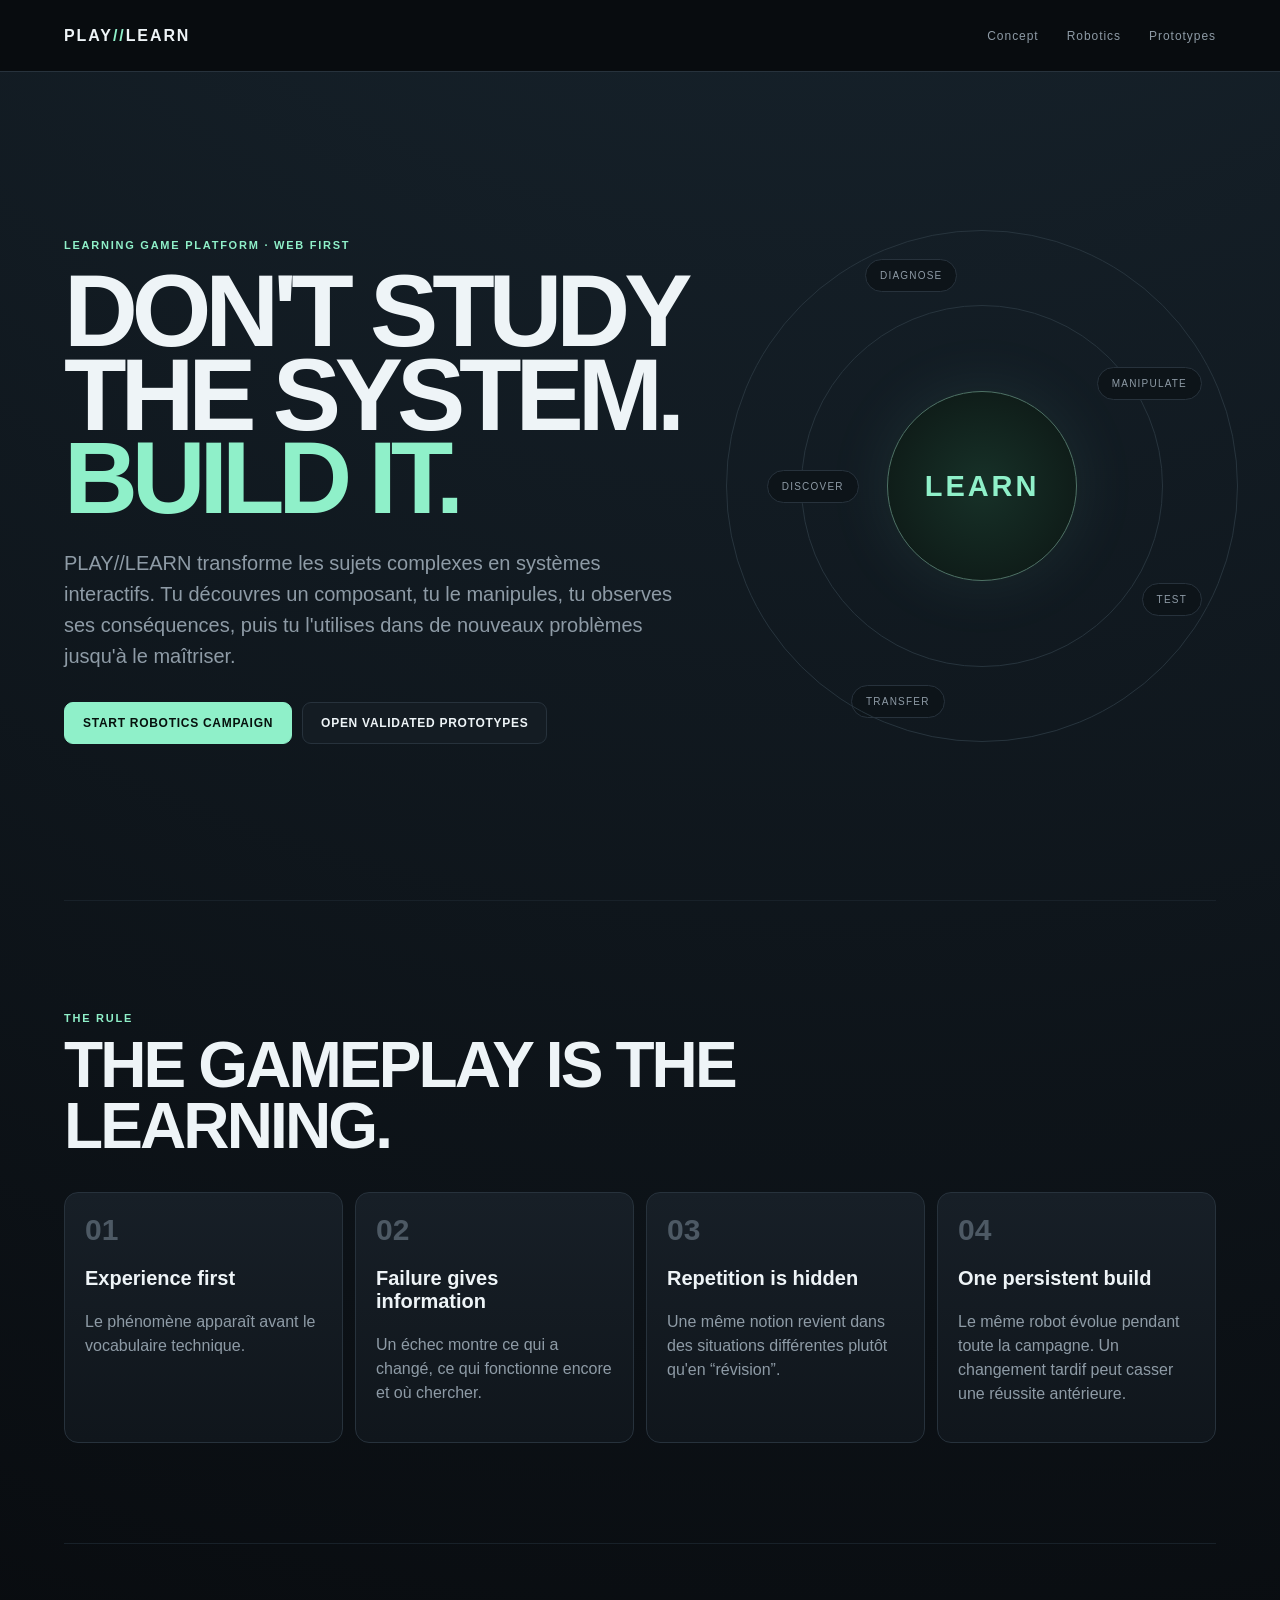
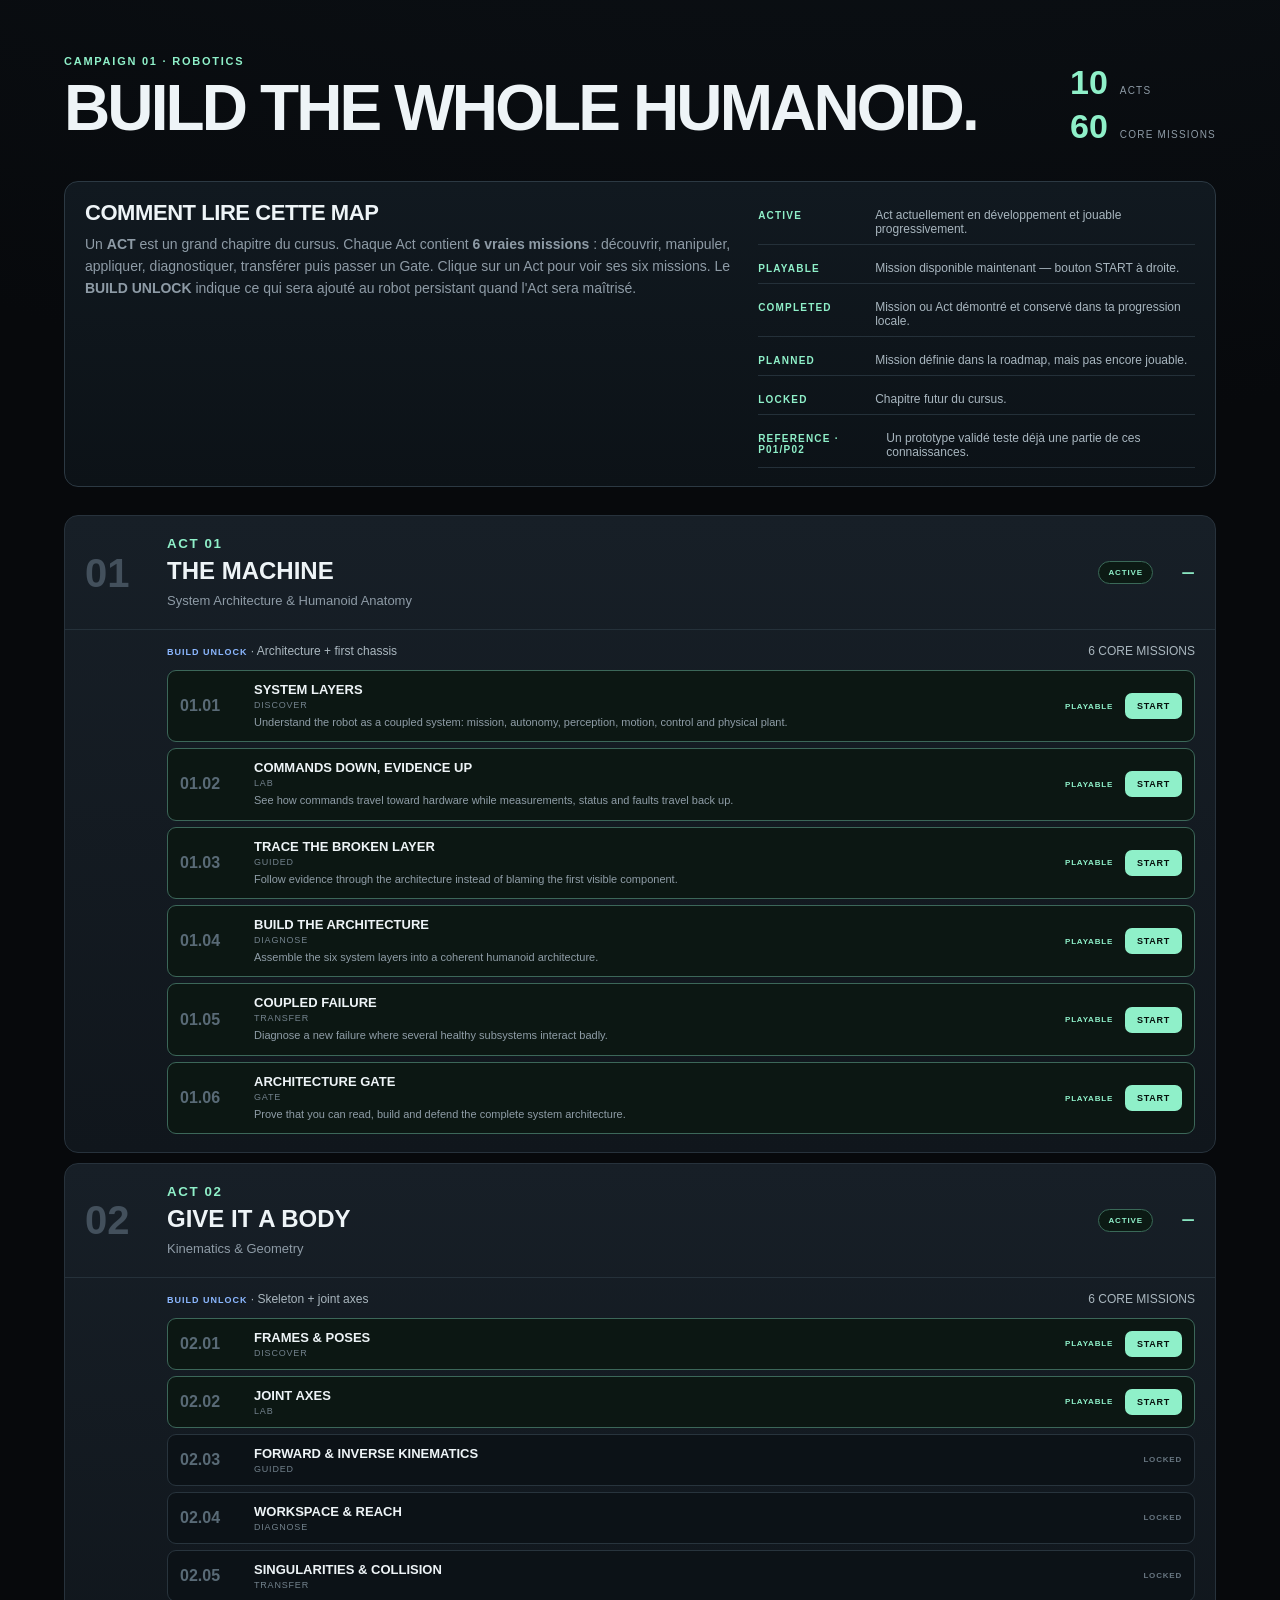
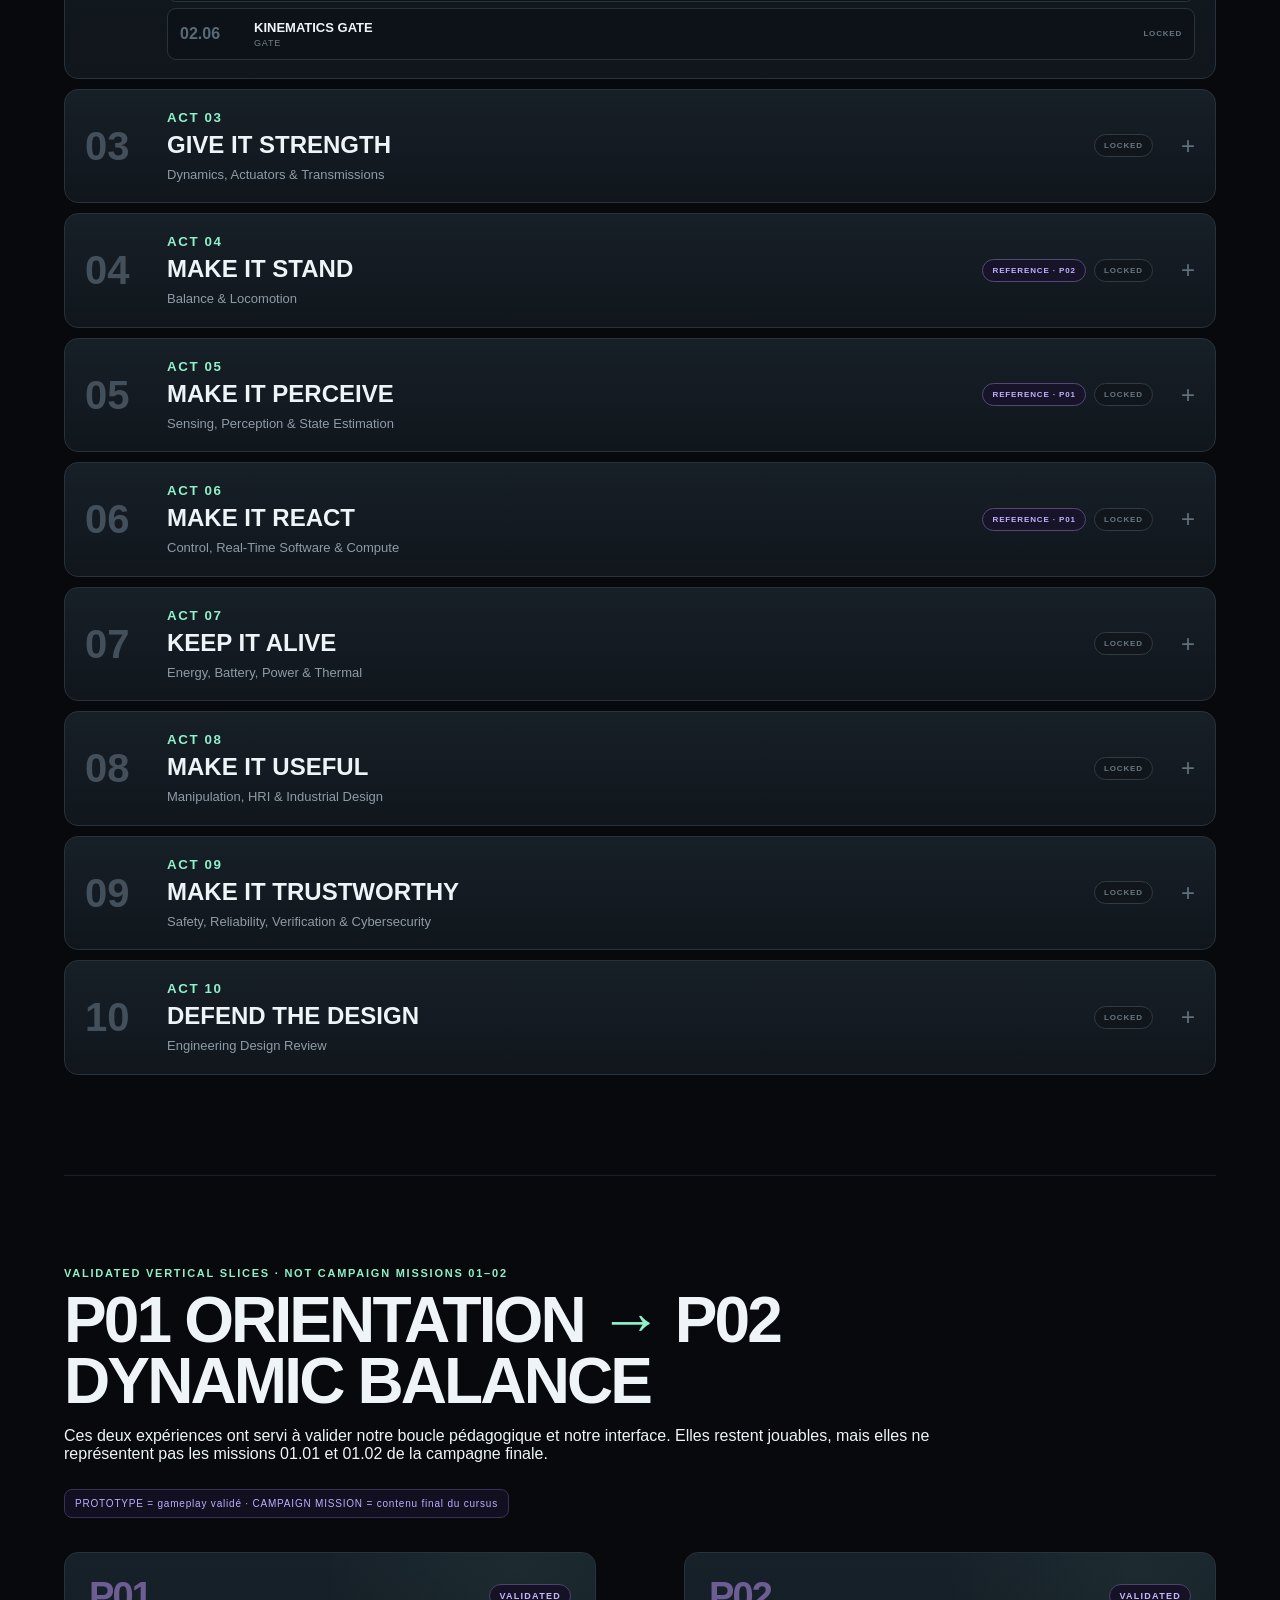
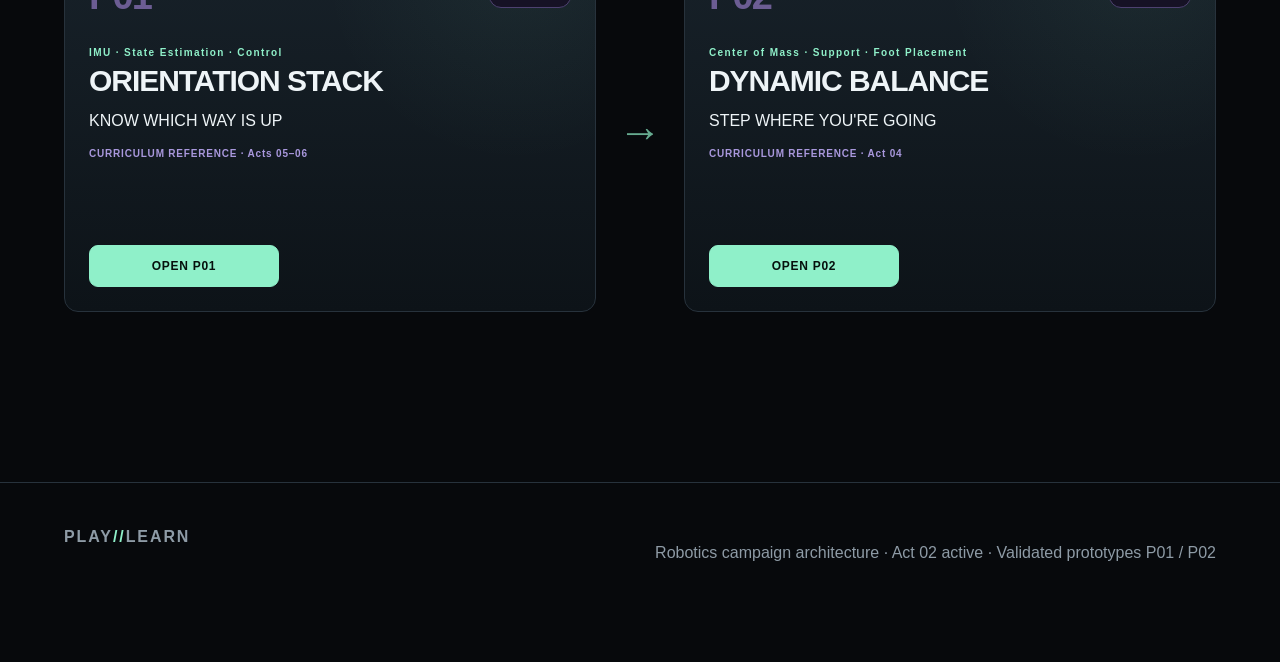
==== index.html @ b6b14eee "Cache-bust homepage for Act 02 Mission 02" ====
<!doctype html>
<html lang="fr">
<head>
<meta charset="utf-8">
<meta name="viewport" content="width=device-width,initial-scale=1">
<meta name="description" content="PLAY//LEARN — apprendre des systèmes complexes en les manipulant. Première campagne : Robotics.">
<title>PLAY//LEARN — Learn by Building</title>
<link rel="stylesheet" href="./assets/css/main.css?v=campaign-0101-20260810">
<link rel="stylesheet" href="./assets/css/home-missions.css?v=campaign-0101-20260810">
<link rel="stylesheet" href="./assets/css/campaign-map.css?v=campaign-0106-20260811">
</head>
<body>
<header class="nav">
  <a class="brand" href="./">PLAY<span>//</span>LEARN</a>
  <nav><a href="#concept">Concept</a><a href="#campaign">Robotics</a><a href="#prototypes">Prototypes</a></nav>
</header>
<main>
<section class="hero">
  <div class="hero-copy">
    <p class="kicker">LEARNING GAME PLATFORM · WEB FIRST</p>
    <h1>DON'T STUDY<br>THE SYSTEM.<br><em>BUILD IT.</em></h1>
    <p class="lead">PLAY//LEARN transforme les sujets complexes en systèmes interactifs. Tu découvres un composant, tu le manipules, tu observes ses conséquences, puis tu l'utilises dans de nouveaux problèmes jusqu'à le maîtriser.</p>
    <div class="cta-row"><a class="button primary" href="#campaign">START ROBOTICS CAMPAIGN</a><a class="button secondary" href="#prototypes">OPEN VALIDATED PROTOTYPES</a></div>
  </div>
  <div class="hero-system" aria-label="System learning loop"><div class="system-core">LEARN</div><div class="orbit o1">DISCOVER</div><div class="orbit o2">MANIPULATE</div><div class="orbit o3">TEST</div><div class="orbit o4">DIAGNOSE</div><div class="orbit o5">TRANSFER</div></div>
</section>
<section id="concept" class="section">
  <div class="section-head"><p class="kicker">THE RULE</p><h2>THE GAMEPLAY IS THE LEARNING.</h2></div>
  <div class="principles"><article><strong>01</strong><h3>Experience first</h3><p>Le phénomène apparaît avant le vocabulaire technique.</p></article><article><strong>02</strong><h3>Failure gives information</h3><p>Un échec montre ce qui a changé, ce qui fonctionne encore et où chercher.</p></article><article><strong>03</strong><h3>Repetition is hidden</h3><p>Une même notion revient dans des situations différentes plutôt qu'en “révision”.</p></article><article><strong>04</strong><h3>One persistent build</h3><p>Le même robot évolue pendant toute la campagne. Un changement tardif peut casser une réussite antérieure.</p></article></div>
</section>
<section id="campaign" class="section">
  <div class="section-head campaign-head"><div><p class="kicker">CAMPAIGN 01 · ROBOTICS</p><h2>BUILD THE WHOLE HUMANOID.</h2></div><div class="campaign-stat"><b>10</b><span>ACTS</span><b>60</b><span>CORE MISSIONS</span></div></div>
  <div class="campaign-explainer">
    <div><h3>COMMENT LIRE CETTE MAP</h3><p>Un <strong>ACT</strong> est un grand chapitre du cursus. Chaque Act contient <strong>6 vraies missions</strong> : découvrir, manipuler, appliquer, diagnostiquer, transférer puis passer un Gate. Clique sur un Act pour voir ses six missions. Le <strong>BUILD UNLOCK</strong> indique ce qui sera ajouté au robot persistant quand l'Act sera maîtrisé.</p></div>
    <div class="campaign-key"><div><b>ACTIVE</b><span>Act actuellement en développement et jouable progressivement.</span></div><div><b>PLAYABLE</b><span>Mission disponible maintenant — bouton START à droite.</span></div><div><b>COMPLETED</b><span>Mission ou Act démontré et conservé dans ta progression locale.</span></div><div><b>PLANNED</b><span>Mission définie dans la roadmap, mais pas encore jouable.</span></div><div><b>LOCKED</b><span>Chapitre futur du cursus.</span></div><div><b>REFERENCE · P01/P02</b><span>Un prototype validé teste déjà une partie de ces connaissances.</span></div></div>
  </div>
  <div id="acts" class="acts" aria-live="polite"></div>
</section>
<section id="prototypes" class="section mission-launch prototype-launch" aria-labelledby="prototype-title">
  <div class="mission-launch-head"><p class="kicker">VALIDATED VERTICAL SLICES · NOT CAMPAIGN MISSIONS 01–02</p><h2 id="prototype-title">P01 ORIENTATION <span>→</span> P02 DYNAMIC BALANCE</h2><p>Ces deux expériences ont servi à valider notre boucle pédagogique et notre interface. Elles restent jouables, mais elles ne représentent pas les missions 01.01 et 01.02 de la campagne finale.</p><div class="prototype-note">PROTOTYPE = gameplay validé · CAMPAIGN MISSION = contenu final du cursus</div></div>
  <div id="prototypeGrid" class="mission-grid"></div>
</section>
</main>
<footer><div class="brand">PLAY<span>//</span>LEARN</div><p>Robotics campaign architecture · Act 02 active · Validated prototypes P01 / P02</p></footer>
<script src="./assets/js/main.js?v=campaign-0202-20260811"></script>
</body>
</html>
---- assets/css/main.css ----
*{box-sizing:border-box}html{scroll-behavior:smooth}
:root{--bg:#07090c;--p:#10161c;--p2:#171f27;--line:#27323c;--text:#eef4f7;--muted:#8e9ba6;--mint:#8ff0c9;--blue:#8bb7ff}
body{margin:0;background:radial-gradient(circle at 65% -15%,#1b2a35 0,#07090c 45%);color:var(--text);font-family:Arial,Helvetica,sans-serif}
a{color:inherit;text-decoration:none}.nav{height:72px;border-bottom:1px solid var(--line);padding:0 5vw;display:flex;align-items:center;justify-content:space-between;position:sticky;top:0;background:#080b0eea;backdrop-filter:blur(16px);z-index:20}.brand{font-weight:900;letter-spacing:.12em}.brand span{color:var(--mint)}nav{display:flex;gap:28px;font-size:12px;letter-spacing:.08em;color:var(--muted)}nav a:hover{color:var(--text)}
main{max-width:1500px;margin:auto;padding:0 5vw}.hero{min-height:calc(100vh - 72px);display:grid;grid-template-columns:1.15fr .85fr;align-items:center;gap:4vw}.kicker{color:var(--mint);font-weight:900;letter-spacing:.16em;font-size:11px}.hero h1{font-size:clamp(58px,8vw,122px);line-height:.82;letter-spacing:-.06em;margin:18px 0 28px}.hero h1 em{font-style:normal;color:var(--mint)}.lead{max-width:760px;font-size:20px;line-height:1.55;color:var(--muted)}.cta-row{display:flex;gap:10px;flex-wrap:wrap;margin-top:30px}.button{display:inline-block;border:1px solid var(--line);padding:13px 18px;border-radius:9px;font-size:12px;font-weight:900;letter-spacing:.06em}.button.primary{background:var(--mint);border-color:var(--mint);color:#06110d}.button.secondary{background:#141c23}.button:hover{transform:translateY(-1px)}
.hero-system{height:540px;position:relative}.system-core{position:absolute;left:50%;top:50%;transform:translate(-50%,-50%);height:190px;width:190px;border-radius:50%;border:1px solid #4f7366;background:radial-gradient(circle,#173128,#0c1513);display:grid;place-items:center;font-size:29px;font-weight:900;letter-spacing:.1em;color:var(--mint);box-shadow:0 0 70px #8ff0c915}.hero-system:before,.hero-system:after{content:"";position:absolute;left:50%;top:50%;transform:translate(-50%,-50%);border:1px solid #27343d;border-radius:50%}.hero-system:before{width:360px;height:360px}.hero-system:after{width:510px;height:510px}.orbit{position:absolute;background:#0d1419;border:1px solid var(--line);border-radius:30px;padding:10px 14px;font-size:10px;letter-spacing:.12em;color:var(--muted)}.o1{left:4%;top:47%}.o2{right:3%;top:28%}.o3{right:3%;bottom:26%}.o4{left:25%;top:8%}.o5{left:22%;bottom:7%}
.section{padding:100px 0;border-top:1px solid #182129}.section-head{max-width:800px;margin-bottom:35px}.section h2{font-size:clamp(38px,5vw,72px);line-height:.95;letter-spacing:-.045em;margin:8px 0}.principles{display:grid;grid-template-columns:repeat(4,1fr);gap:12px}.principles article,.act{background:linear-gradient(180deg,var(--p2),var(--p));border:1px solid var(--line);border-radius:14px;padding:20px}.principles strong{color:#4d5964;font-size:30px}.principles h3{font-size:20px}.principles p,.act p,.lab-callout p{color:var(--muted);line-height:1.5}.campaign-head{max-width:none;display:flex;align-items:end;justify-content:space-between}.campaign-stat{display:grid;grid-template-columns:auto auto;gap:5px 12px;align-items:baseline}.campaign-stat b{font-size:34px;color:var(--mint)}.campaign-stat span{font-size:10px;letter-spacing:.12em;color:var(--muted)}.acts{display:grid;grid-template-columns:repeat(2,1fr);gap:12px}.act{display:grid;grid-template-columns:72px 1fr;gap:10px}.act-num{font-size:37px;color:#43505c;font-weight:900}.act small{color:var(--mint);letter-spacing:.12em;font-weight:900}.act h3{font-size:23px;margin:7px 0}.unlock{margin-top:12px;padding-top:12px;border-top:1px solid var(--line);font-size:11px;color:#a8b5bd}.unlock b{color:var(--blue)}
.lab-callout{display:flex;align-items:center;justify-content:space-between;gap:40px}.lab-callout>div{max-width:800px}footer{margin-top:60px;border-top:1px solid var(--line);min-height:180px;padding:45px 5vw;color:var(--muted);display:flex;justify-content:space-between;align-items:flex-start}
@media(max-width:900px){.hero{grid-template-columns:1fr;padding:70px 0}.hero-system{height:440px}.principles,.acts{grid-template-columns:1fr}.campaign-head,.lab-callout{display:block}.campaign-stat{margin-top:20px}.lab-callout .button{margin-top:20px}nav{gap:12px}.hero h1{font-size:58px}}
---- assets/css/home-missions.css ----
.mission-launch{padding-top:90px;padding-bottom:110px}
.mission-launch-head{max-width:940px;margin-bottom:34px}
.mission-launch-head h2{max-width:980px}
.mission-launch-head h2 span{color:var(--mint)}
.mission-launch-head>p:last-child{max-width:780px;color:var(--muted);font-size:15px;line-height:1.55;margin:18px 0 0}

.mission-grid{display:grid;grid-template-columns:minmax(0,1fr) 64px minmax(0,1fr);align-items:stretch;gap:12px}
.mission-card{position:relative;min-height:340px;padding:24px;background:linear-gradient(180deg,#172129,#0d1318);border:1px solid var(--line);border-radius:14px;display:flex;flex-direction:column;overflow:hidden;transition:transform .18s ease,border-color .18s ease,background .18s ease}
.mission-card:before{content:"";position:absolute;inset:0;background:radial-gradient(circle at 85% 5%,#8ff0c90d,transparent 34%);pointer-events:none}
.mission-card:hover{transform:translateY(-2px);border-color:#3c4c57;background:linear-gradient(180deg,#19242c,#0e151a)}
.mission-card-top{display:flex;align-items:center;justify-content:space-between;position:relative;z-index:1}
.mission-number{font-size:48px;line-height:1;font-weight:900;letter-spacing:-.05em;color:#485662}
.mission-status{padding:6px 9px;border:1px solid #315548;border-radius:999px;color:var(--mint);background:#0e1a15;font-size:9px;font-weight:900;letter-spacing:.14em}
.mission-card-copy{position:relative;z-index:1;margin:32px 0 26px}
.mission-domain{margin:0 0 8px!important;color:var(--mint)!important;font-size:10px!important;font-weight:900;letter-spacing:.14em}
.mission-card h3{font-size:30px;line-height:1;letter-spacing:-.035em;margin:0 0 14px}
.mission-card-copy>p:last-child{margin:0;color:var(--muted);line-height:1.55;max-width:560px}
.mission-start{position:relative;z-index:1;margin-top:auto;align-self:flex-start;min-width:170px;text-align:center}
.mission-arrow{display:grid;place-items:center;color:var(--mint);font-size:44px;font-weight:300;opacity:.7}

@media(max-width:900px){
  .mission-grid{grid-template-columns:1fr}
  .mission-arrow{height:42px;transform:rotate(90deg);font-size:34px}
  .mission-card{min-height:300px}
}
---- assets/css/campaign-map.css ----
/* PLAY//LEARN — Campaign Map */
.campaign-explainer{display:grid;grid-template-columns:1.2fr .8fr;gap:18px;margin:0 0 28px;padding:18px 20px;border:1px solid #2c3943;border-radius:14px;background:linear-gradient(180deg,#111920,#0c1217)}
.campaign-explainer h3{margin:0 0 8px;font-size:22px;letter-spacing:-.02em}.campaign-explainer p{margin:0;color:var(--muted);line-height:1.55;font-size:14px}.campaign-key{display:grid;gap:8px;align-content:start}.campaign-key div{display:flex;gap:9px;align-items:baseline;padding:8px 0;border-bottom:1px solid #243039}.campaign-key b{min-width:108px;color:var(--mint);font-size:10px;letter-spacing:.12em}.campaign-key span{color:#a8b6bf;font-size:12px}

.acts{display:grid!important;grid-template-columns:1fr!important;gap:10px!important}.act{display:block!important;padding:0!important;overflow:hidden}.act details{width:100%}.act summary{list-style:none;cursor:pointer;display:grid;grid-template-columns:68px minmax(0,1fr) auto;gap:14px;align-items:center;padding:18px 20px}.act summary::-webkit-details-marker{display:none}.act summary:after{content:'+';font-size:24px;color:#62717c;font-weight:300}.act details[open] summary:after{content:'−';color:var(--mint)}
.act-num{font-size:40px!important;line-height:1;color:#43505c!important}.act-copy small{color:var(--mint);letter-spacing:.12em;font-weight:900}.act-copy h3{font-size:24px!important;margin:5px 0 6px!important}.act-copy p{margin:0;color:var(--muted);font-size:13px}.act-meta{display:flex;align-items:center;justify-content:flex-end;gap:8px;flex-wrap:wrap}.act-status,.prototype-ref{padding:6px 9px;border-radius:999px;font-size:8px;font-weight:900;letter-spacing:.11em;white-space:nowrap}.act-status.next,.act-status.active{border:1px solid #3a6958;background:#0c1a14;color:var(--mint)}.act-status.complete{border:1px solid #4d6b9a;background:#0d1420;color:#9fc1ff}.act-status.locked{border:1px solid #303b44;background:#10161b;color:#687681}.act.act-complete{border-color:#314d6d}.act.act-complete .act-num{color:#6485aa!important}.prototype-ref{border:1px solid #544975;background:#171329;color:#c2b0ff}
.act-body{padding:0 20px 18px 102px;border-top:1px solid #25313a}.act-purpose{display:flex;justify-content:space-between;gap:16px;padding:14px 0 12px;font-size:12px;color:#aab7bf}.act-purpose b{color:var(--blue);font-size:9px;letter-spacing:.11em}.mission-list{display:grid;gap:6px}.roadmap-mission{display:grid;grid-template-columns:62px minmax(0,1fr) auto;gap:12px;align-items:center;padding:11px 12px;border:1px solid #28343d;border-radius:9px;background:#0c1217}.roadmap-mission.next,.roadmap-mission.playable{border-color:#3c6759;background:#0c1713}.roadmap-mission.completed{border-color:#34506f;background:#0d141d}.roadmap-id{font-weight:900;color:#596a76}.roadmap-copy b{display:block;font-size:13px}.roadmap-copy span{display:block;margin-top:3px;color:#72818c;font-size:9px;letter-spacing:.09em}.roadmap-copy p{margin:5px 0 0;color:#8f9da7;font-size:11px;line-height:1.4}.roadmap-status{font-size:8px;letter-spacing:.1em;font-weight:900;color:#687681}.roadmap-mission.next .roadmap-status,.roadmap-mission.playable .roadmap-status{color:var(--mint)}.roadmap-mission.completed .roadmap-status{color:#9fc1ff}.roadmap-mission.playable{grid-template-columns:62px minmax(0,1fr) auto auto}.roadmap-play{display:inline-flex;align-items:center;justify-content:center;padding:8px 12px;border-radius:7px;background:var(--mint);color:#07110d;font-size:9px;font-weight:900;letter-spacing:.08em;text-decoration:none}.roadmap-mission.completed .roadmap-play{background:#9fc1ff;color:#07101a}.roadmap-play:hover{transform:translateY(-1px)}

.prototype-launch{padding-top:80px}.prototype-launch .mission-launch-head h2 span{color:var(--mint)}.prototype-note{display:inline-flex;gap:8px;align-items:center;margin-top:10px;padding:8px 10px;border:1px solid #3b3158;border-radius:8px;background:#121020;color:#bcaeff;font-size:10px;letter-spacing:.08em}.mission-card.prototype-card{min-height:360px}.mission-number.prototype-number{font-size:38px;color:#6c5d93}.mission-status.validated{border-color:#4d4170;background:#161225;color:#c8b7ff}.prototype-map{margin:8px 0 0!important;color:#a998dd!important;font-size:10px!important;font-weight:900;letter-spacing:.08em}.prototype-card .mission-start{min-width:190px}

@media(max-width:900px){.campaign-explainer{grid-template-columns:1fr}.act summary{grid-template-columns:52px 1fr}.act-meta{grid-column:2;justify-content:flex-start}.act summary:after{position:absolute;right:18px}.act summary{position:relative}.act-body{padding-left:20px}.roadmap-mission,.roadmap-mission.playable{grid-template-columns:52px 1fr}.roadmap-status{grid-column:2}.roadmap-play{grid-column:2;justify-self:start}.act-purpose{display:block}.act-purpose span{display:block;margin-top:6px}}
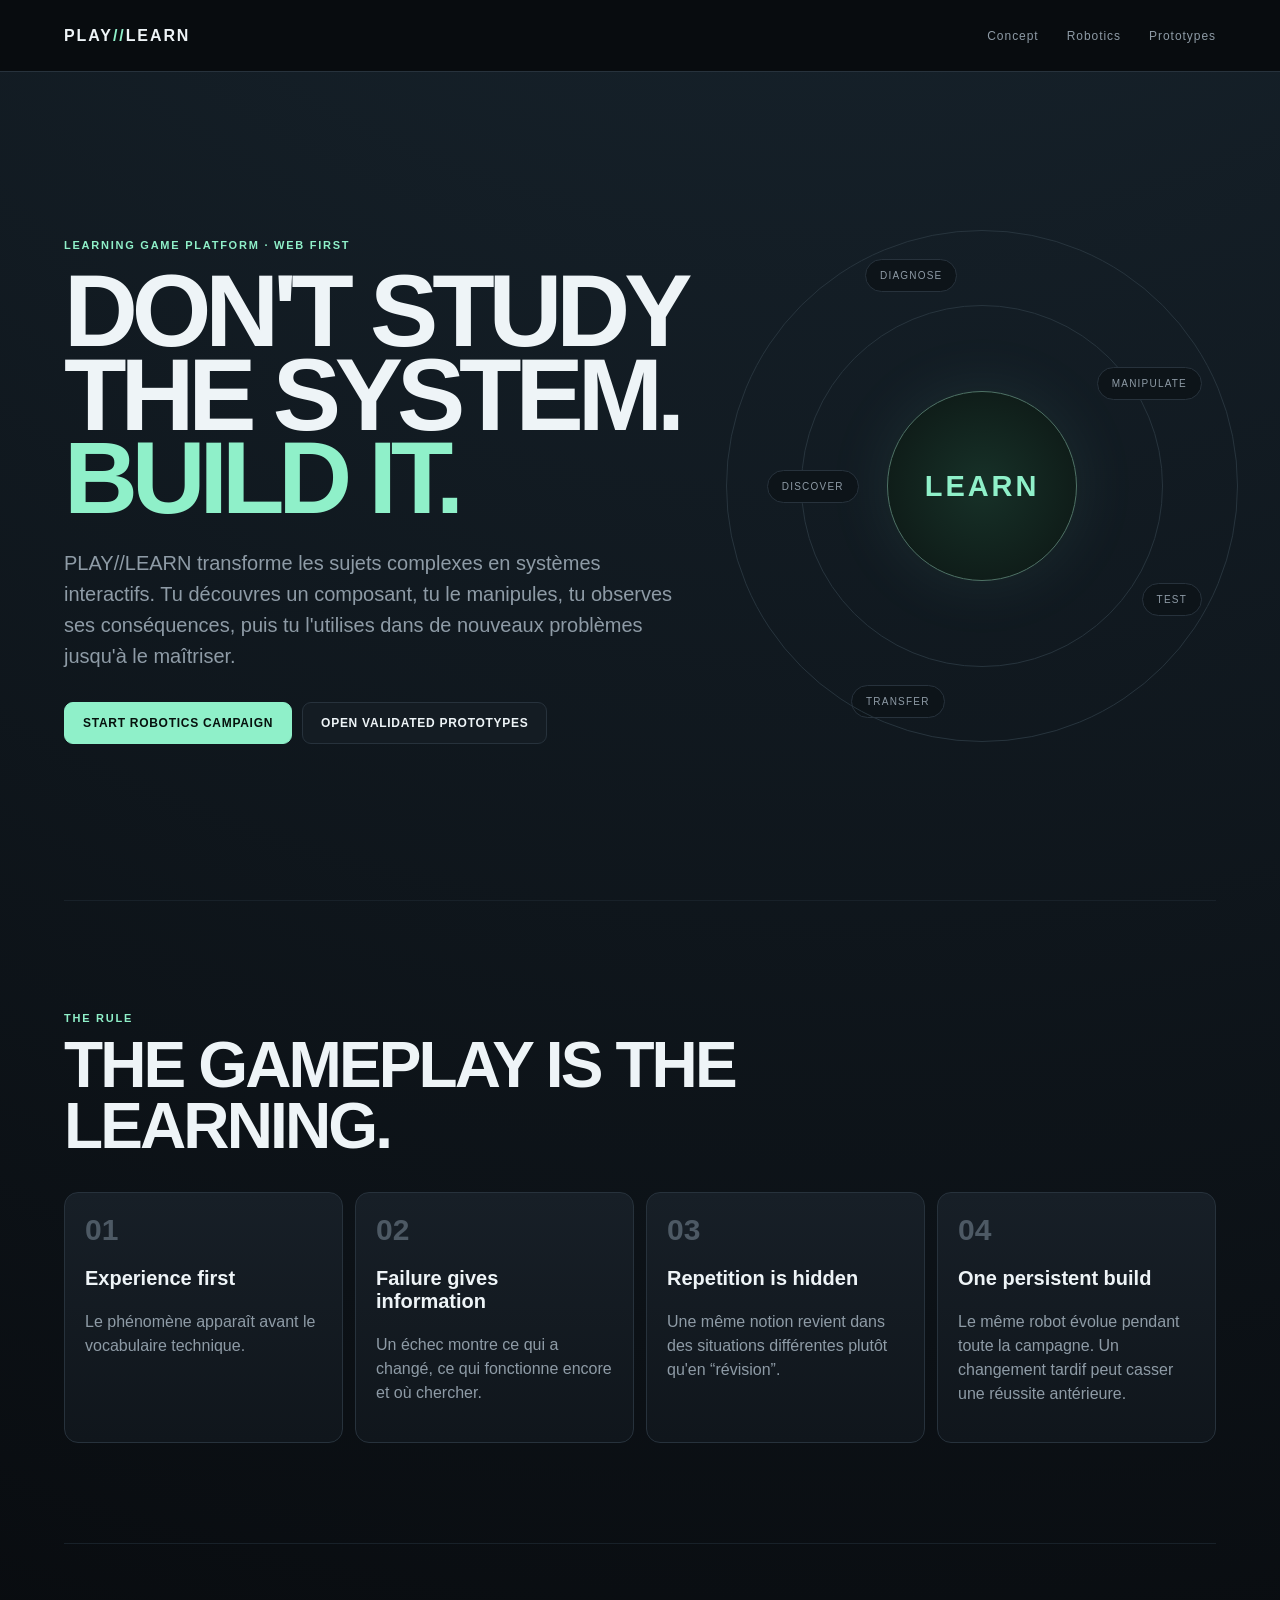
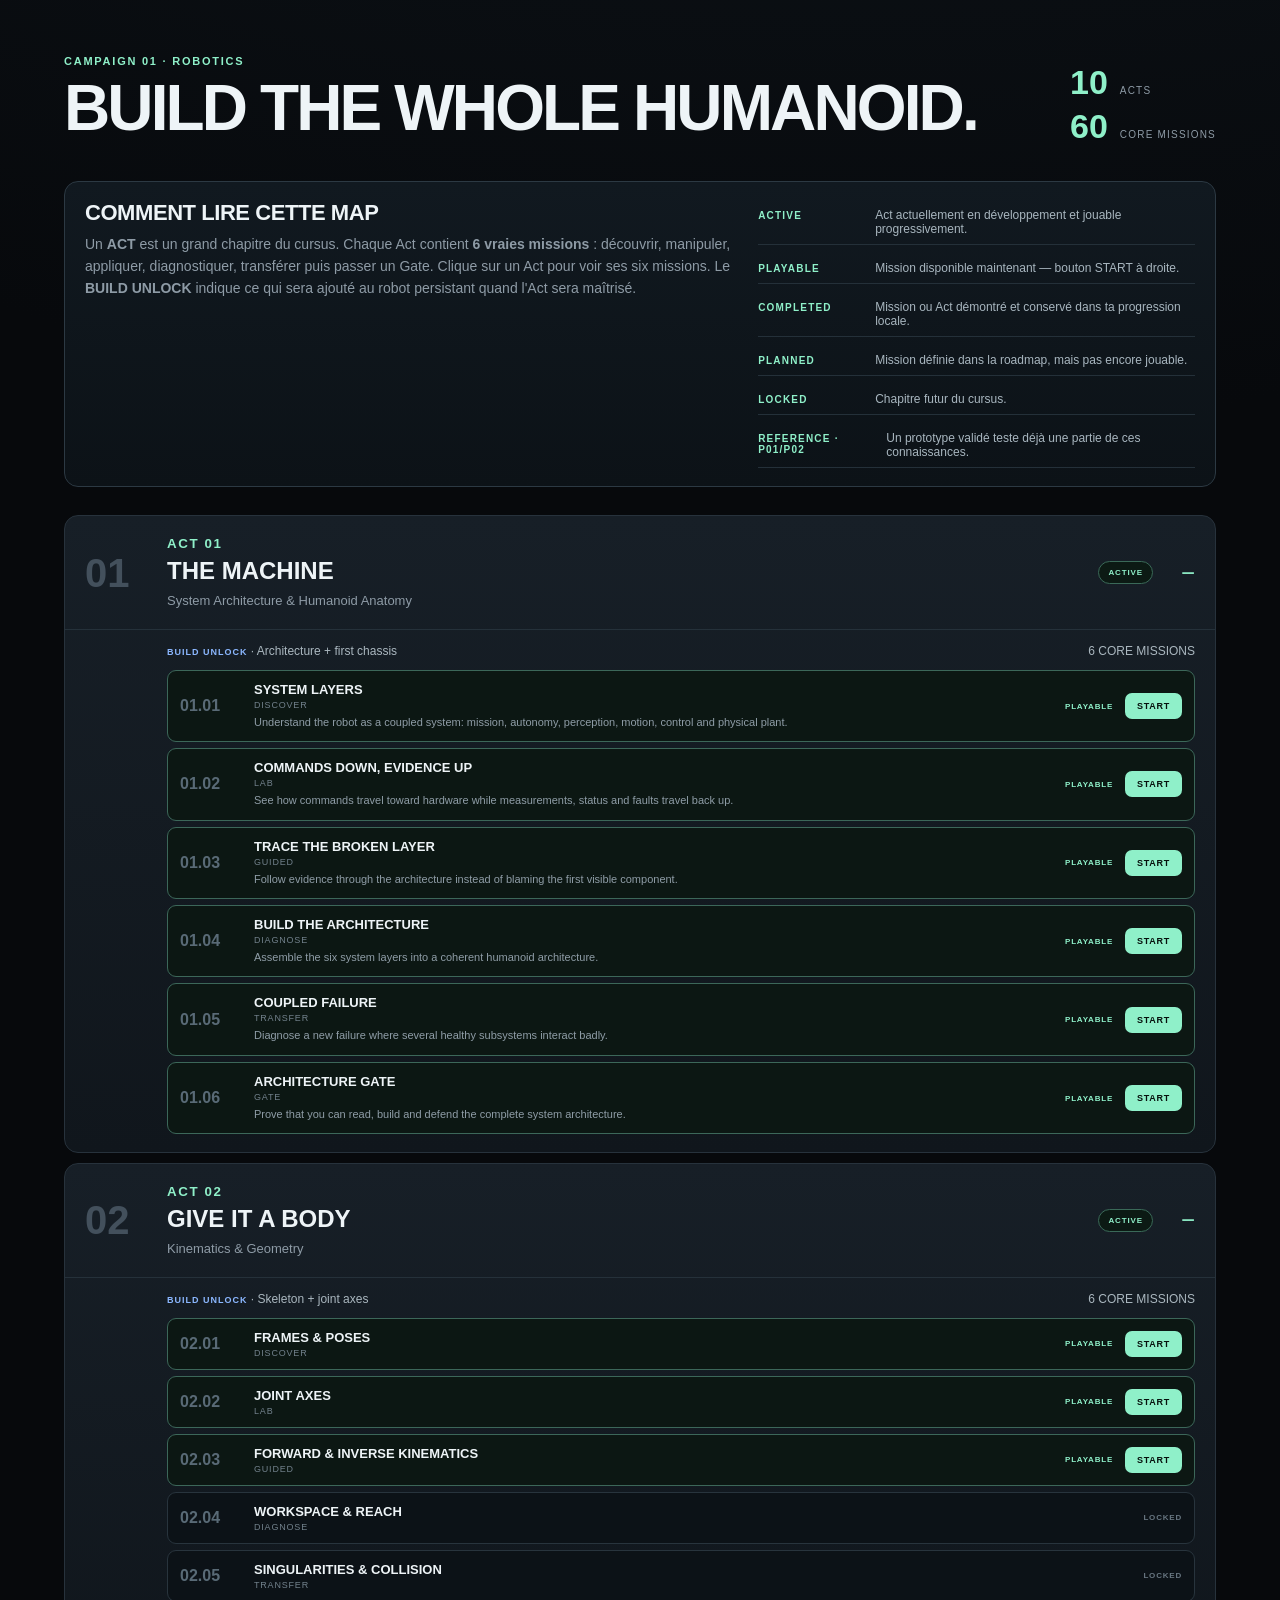
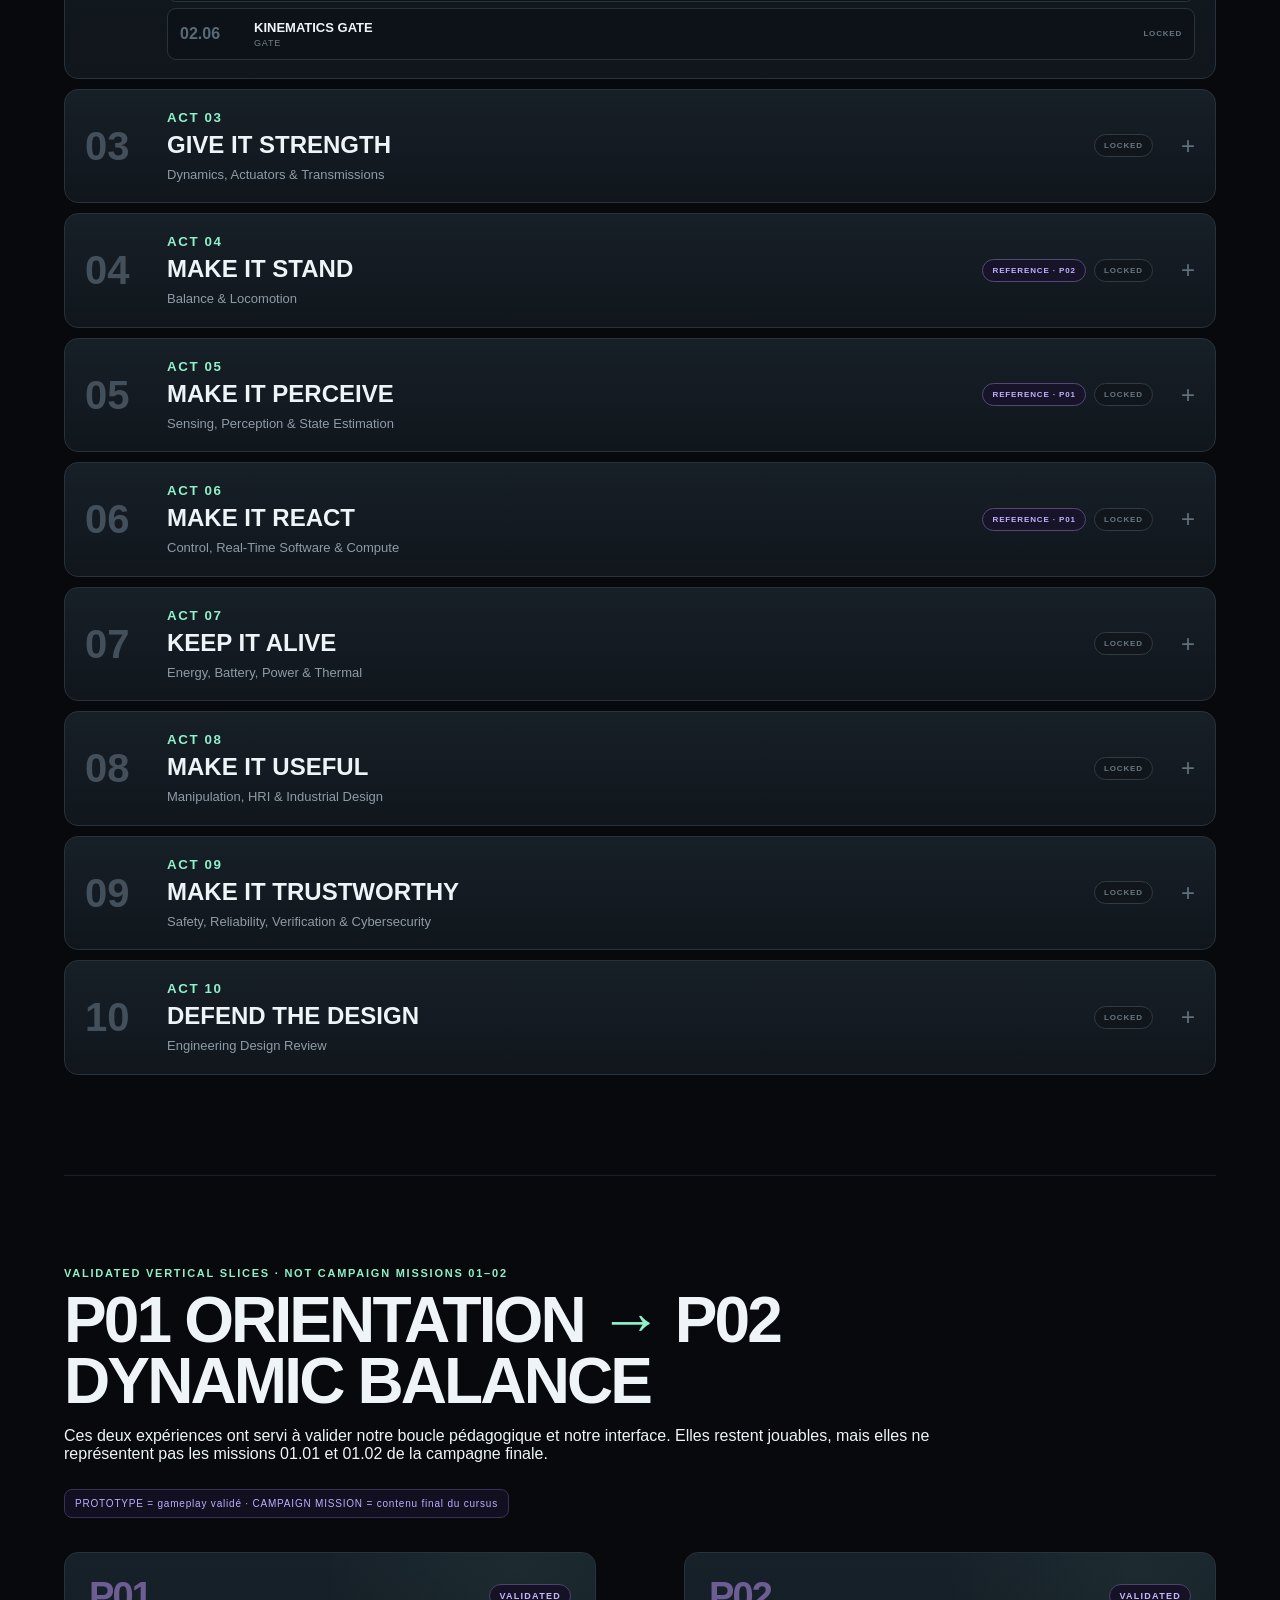
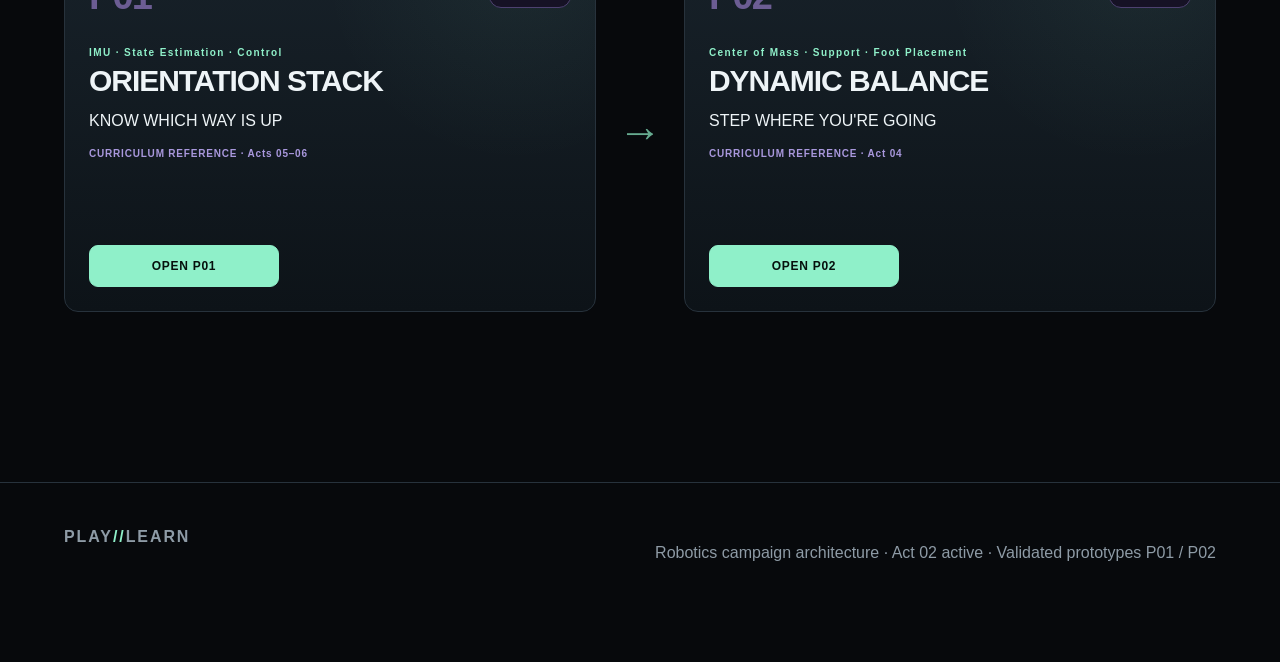
==== commit f30e0d3d: "Refresh homepage for Mission 02.03" ====
--- a/index.html
+++ b/index.html
@@ -42,6 +42,6 @@
 </section>
 </main>
 <footer><div class="brand">PLAY<span>//</span>LEARN</div><p>Robotics campaign architecture · Act 02 active · Validated prototypes P01 / P02</p></footer>
-<script src="./assets/js/main.js?v=campaign-0202-20260811"></script>
+<script src="./assets/js/main.js?v=campaign-0203-20260811"></script>
 </body>
 </html>
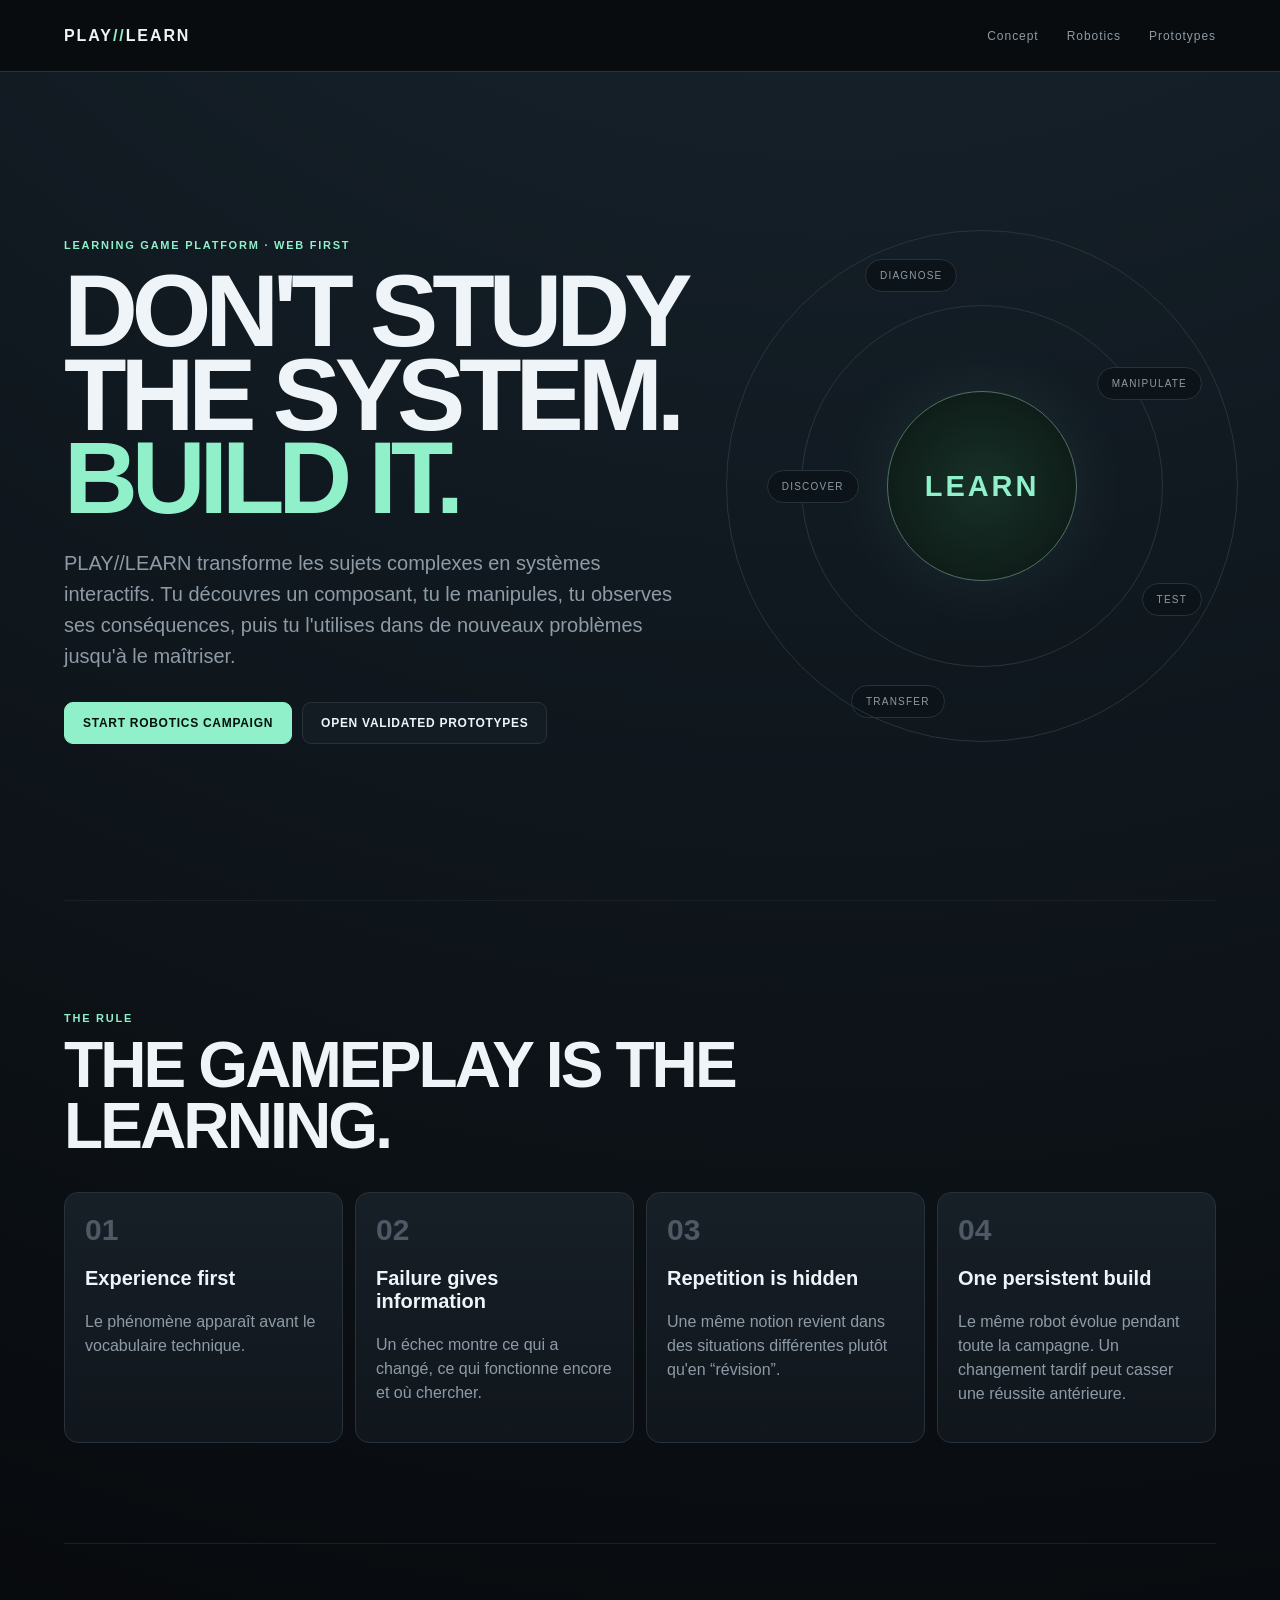
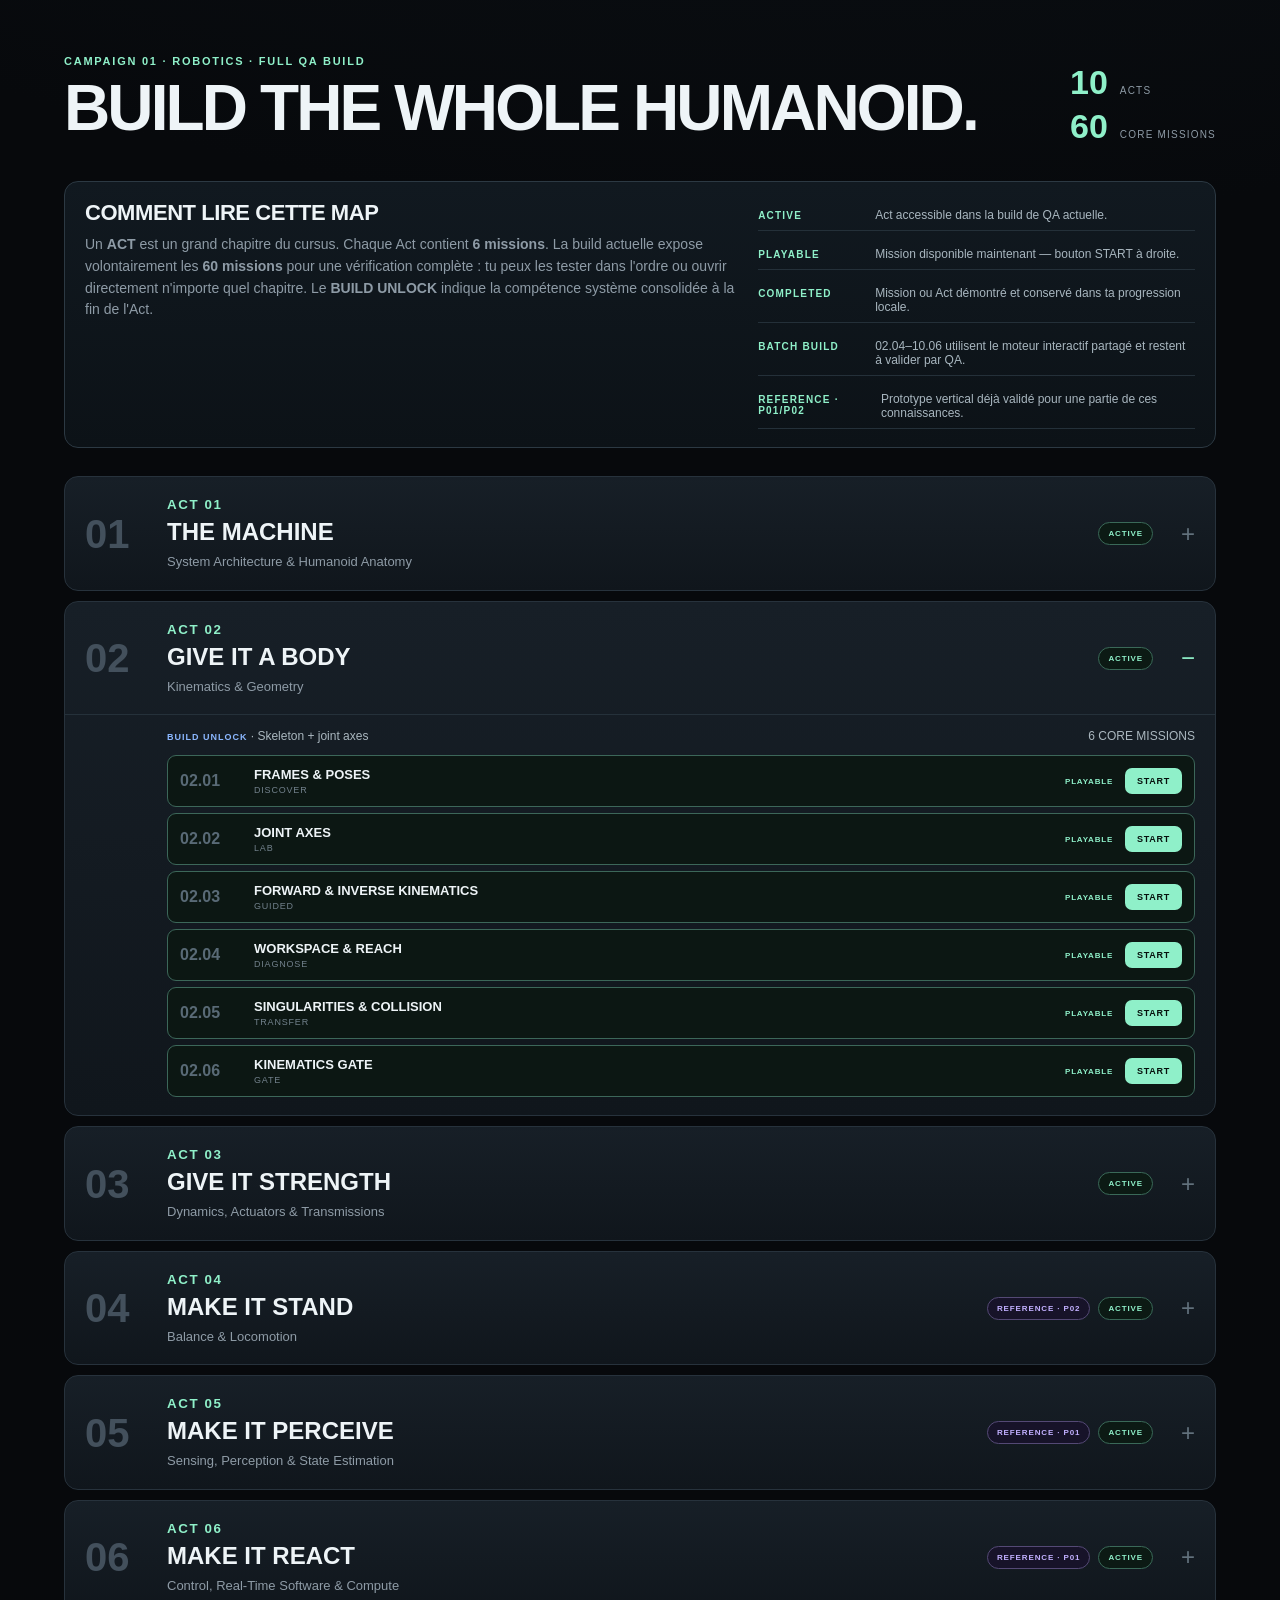
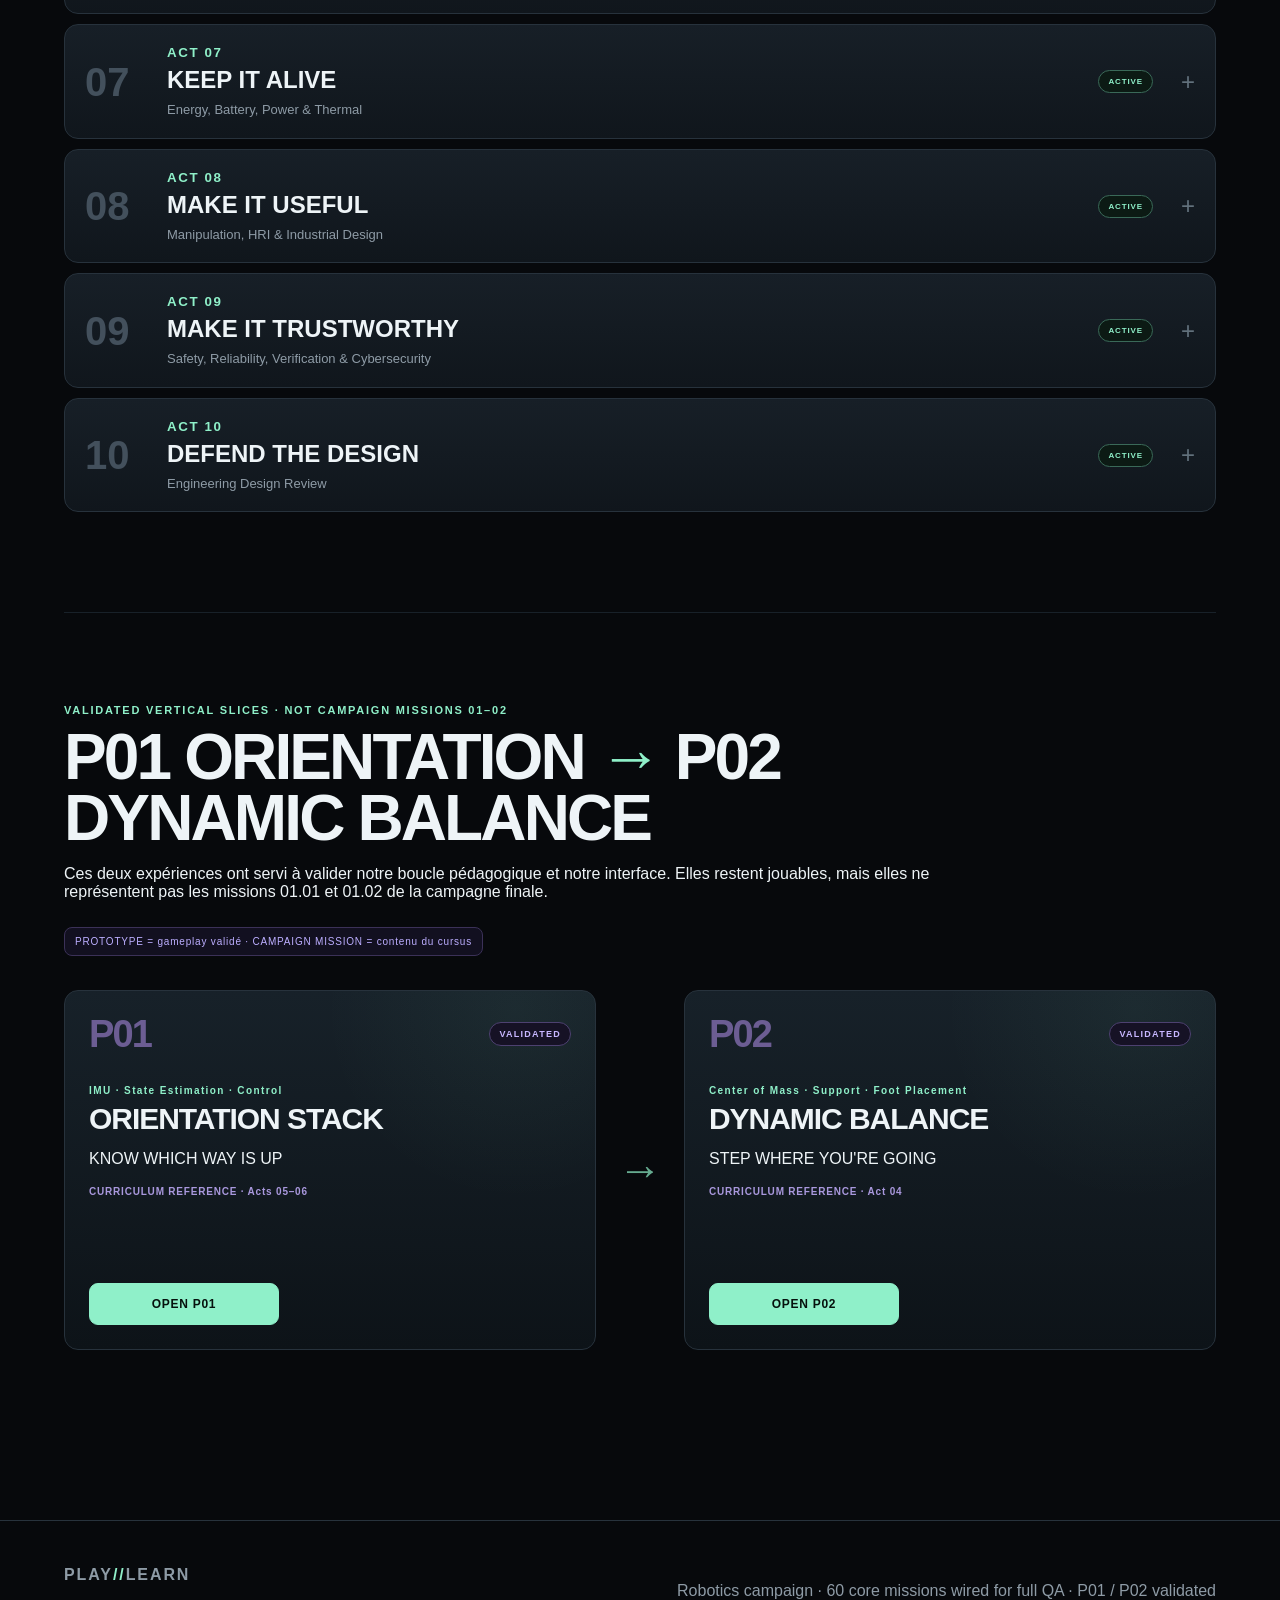
==== commit 38db8c51: "Expose full 60-mission robotics QA build on homepage" ====
--- a/index.html
+++ b/index.html
@@ -10,38 +10,14 @@
 <link rel="stylesheet" href="./assets/css/campaign-map.css?v=campaign-0106-20260811">
 </head>
 <body>
-<header class="nav">
-  <a class="brand" href="./">PLAY<span>//</span>LEARN</a>
-  <nav><a href="#concept">Concept</a><a href="#campaign">Robotics</a><a href="#prototypes">Prototypes</a></nav>
-</header>
+<header class="nav"><a class="brand" href="./">PLAY<span>//</span>LEARN</a><nav><a href="#concept">Concept</a><a href="#campaign">Robotics</a><a href="#prototypes">Prototypes</a></nav></header>
 <main>
-<section class="hero">
-  <div class="hero-copy">
-    <p class="kicker">LEARNING GAME PLATFORM · WEB FIRST</p>
-    <h1>DON'T STUDY<br>THE SYSTEM.<br><em>BUILD IT.</em></h1>
-    <p class="lead">PLAY//LEARN transforme les sujets complexes en systèmes interactifs. Tu découvres un composant, tu le manipules, tu observes ses conséquences, puis tu l'utilises dans de nouveaux problèmes jusqu'à le maîtriser.</p>
-    <div class="cta-row"><a class="button primary" href="#campaign">START ROBOTICS CAMPAIGN</a><a class="button secondary" href="#prototypes">OPEN VALIDATED PROTOTYPES</a></div>
-  </div>
-  <div class="hero-system" aria-label="System learning loop"><div class="system-core">LEARN</div><div class="orbit o1">DISCOVER</div><div class="orbit o2">MANIPULATE</div><div class="orbit o3">TEST</div><div class="orbit o4">DIAGNOSE</div><div class="orbit o5">TRANSFER</div></div>
-</section>
-<section id="concept" class="section">
-  <div class="section-head"><p class="kicker">THE RULE</p><h2>THE GAMEPLAY IS THE LEARNING.</h2></div>
-  <div class="principles"><article><strong>01</strong><h3>Experience first</h3><p>Le phénomène apparaît avant le vocabulaire technique.</p></article><article><strong>02</strong><h3>Failure gives information</h3><p>Un échec montre ce qui a changé, ce qui fonctionne encore et où chercher.</p></article><article><strong>03</strong><h3>Repetition is hidden</h3><p>Une même notion revient dans des situations différentes plutôt qu'en “révision”.</p></article><article><strong>04</strong><h3>One persistent build</h3><p>Le même robot évolue pendant toute la campagne. Un changement tardif peut casser une réussite antérieure.</p></article></div>
-</section>
-<section id="campaign" class="section">
-  <div class="section-head campaign-head"><div><p class="kicker">CAMPAIGN 01 · ROBOTICS</p><h2>BUILD THE WHOLE HUMANOID.</h2></div><div class="campaign-stat"><b>10</b><span>ACTS</span><b>60</b><span>CORE MISSIONS</span></div></div>
-  <div class="campaign-explainer">
-    <div><h3>COMMENT LIRE CETTE MAP</h3><p>Un <strong>ACT</strong> est un grand chapitre du cursus. Chaque Act contient <strong>6 vraies missions</strong> : découvrir, manipuler, appliquer, diagnostiquer, transférer puis passer un Gate. Clique sur un Act pour voir ses six missions. Le <strong>BUILD UNLOCK</strong> indique ce qui sera ajouté au robot persistant quand l'Act sera maîtrisé.</p></div>
-    <div class="campaign-key"><div><b>ACTIVE</b><span>Act actuellement en développement et jouable progressivement.</span></div><div><b>PLAYABLE</b><span>Mission disponible maintenant — bouton START à droite.</span></div><div><b>COMPLETED</b><span>Mission ou Act démontré et conservé dans ta progression locale.</span></div><div><b>PLANNED</b><span>Mission définie dans la roadmap, mais pas encore jouable.</span></div><div><b>LOCKED</b><span>Chapitre futur du cursus.</span></div><div><b>REFERENCE · P01/P02</b><span>Un prototype validé teste déjà une partie de ces connaissances.</span></div></div>
-  </div>
-  <div id="acts" class="acts" aria-live="polite"></div>
-</section>
-<section id="prototypes" class="section mission-launch prototype-launch" aria-labelledby="prototype-title">
-  <div class="mission-launch-head"><p class="kicker">VALIDATED VERTICAL SLICES · NOT CAMPAIGN MISSIONS 01–02</p><h2 id="prototype-title">P01 ORIENTATION <span>→</span> P02 DYNAMIC BALANCE</h2><p>Ces deux expériences ont servi à valider notre boucle pédagogique et notre interface. Elles restent jouables, mais elles ne représentent pas les missions 01.01 et 01.02 de la campagne finale.</p><div class="prototype-note">PROTOTYPE = gameplay validé · CAMPAIGN MISSION = contenu final du cursus</div></div>
-  <div id="prototypeGrid" class="mission-grid"></div>
-</section>
+<section class="hero"><div class="hero-copy"><p class="kicker">LEARNING GAME PLATFORM · WEB FIRST</p><h1>DON'T STUDY<br>THE SYSTEM.<br><em>BUILD IT.</em></h1><p class="lead">PLAY//LEARN transforme les sujets complexes en systèmes interactifs. Tu découvres un composant, tu le manipules, tu observes ses conséquences, puis tu l'utilises dans de nouveaux problèmes jusqu'à le maîtriser.</p><div class="cta-row"><a class="button primary" href="#campaign">START ROBOTICS CAMPAIGN</a><a class="button secondary" href="#prototypes">OPEN VALIDATED PROTOTYPES</a></div></div><div class="hero-system" aria-label="System learning loop"><div class="system-core">LEARN</div><div class="orbit o1">DISCOVER</div><div class="orbit o2">MANIPULATE</div><div class="orbit o3">TEST</div><div class="orbit o4">DIAGNOSE</div><div class="orbit o5">TRANSFER</div></div></section>
+<section id="concept" class="section"><div class="section-head"><p class="kicker">THE RULE</p><h2>THE GAMEPLAY IS THE LEARNING.</h2></div><div class="principles"><article><strong>01</strong><h3>Experience first</h3><p>Le phénomène apparaît avant le vocabulaire technique.</p></article><article><strong>02</strong><h3>Failure gives information</h3><p>Un échec montre ce qui a changé, ce qui fonctionne encore et où chercher.</p></article><article><strong>03</strong><h3>Repetition is hidden</h3><p>Une même notion revient dans des situations différentes plutôt qu'en “révision”.</p></article><article><strong>04</strong><h3>One persistent build</h3><p>Le même robot évolue pendant toute la campagne. Un changement tardif peut casser une réussite antérieure.</p></article></div></section>
+<section id="campaign" class="section"><div class="section-head campaign-head"><div><p class="kicker">CAMPAIGN 01 · ROBOTICS · FULL QA BUILD</p><h2>BUILD THE WHOLE HUMANOID.</h2></div><div class="campaign-stat"><b>10</b><span>ACTS</span><b>60</b><span>CORE MISSIONS</span></div></div><div class="campaign-explainer"><div><h3>COMMENT LIRE CETTE MAP</h3><p>Un <strong>ACT</strong> est un grand chapitre du cursus. Chaque Act contient <strong>6 missions</strong>. La build actuelle expose volontairement les <strong>60 missions</strong> pour une vérification complète : tu peux les tester dans l'ordre ou ouvrir directement n'importe quel chapitre. Le <strong>BUILD UNLOCK</strong> indique la compétence système consolidée à la fin de l'Act.</p></div><div class="campaign-key"><div><b>ACTIVE</b><span>Act accessible dans la build de QA actuelle.</span></div><div><b>PLAYABLE</b><span>Mission disponible maintenant — bouton START à droite.</span></div><div><b>COMPLETED</b><span>Mission ou Act démontré et conservé dans ta progression locale.</span></div><div><b>BATCH BUILD</b><span>02.04–10.06 utilisent le moteur interactif partagé et restent à valider par QA.</span></div><div><b>REFERENCE · P01/P02</b><span>Prototype vertical déjà validé pour une partie de ces connaissances.</span></div></div></div><div id="acts" class="acts" aria-live="polite"></div></section>
+<section id="prototypes" class="section mission-launch prototype-launch" aria-labelledby="prototype-title"><div class="mission-launch-head"><p class="kicker">VALIDATED VERTICAL SLICES · NOT CAMPAIGN MISSIONS 01–02</p><h2 id="prototype-title">P01 ORIENTATION <span>→</span> P02 DYNAMIC BALANCE</h2><p>Ces deux expériences ont servi à valider notre boucle pédagogique et notre interface. Elles restent jouables, mais elles ne représentent pas les missions 01.01 et 01.02 de la campagne finale.</p><div class="prototype-note">PROTOTYPE = gameplay validé · CAMPAIGN MISSION = contenu du cursus</div></div><div id="prototypeGrid" class="mission-grid"></div></section>
 </main>
-<footer><div class="brand">PLAY<span>//</span>LEARN</div><p>Robotics campaign architecture · Act 02 active · Validated prototypes P01 / P02</p></footer>
-<script src="./assets/js/main.js?v=campaign-0203-20260811"></script>
+<footer><div class="brand">PLAY<span>//</span>LEARN</div><p>Robotics campaign · 60 core missions wired for full QA · P01 / P02 validated</p></footer>
+<script src="./assets/js/main.js?v=campaign-fullqa-20260811"></script>
 </body>
 </html>
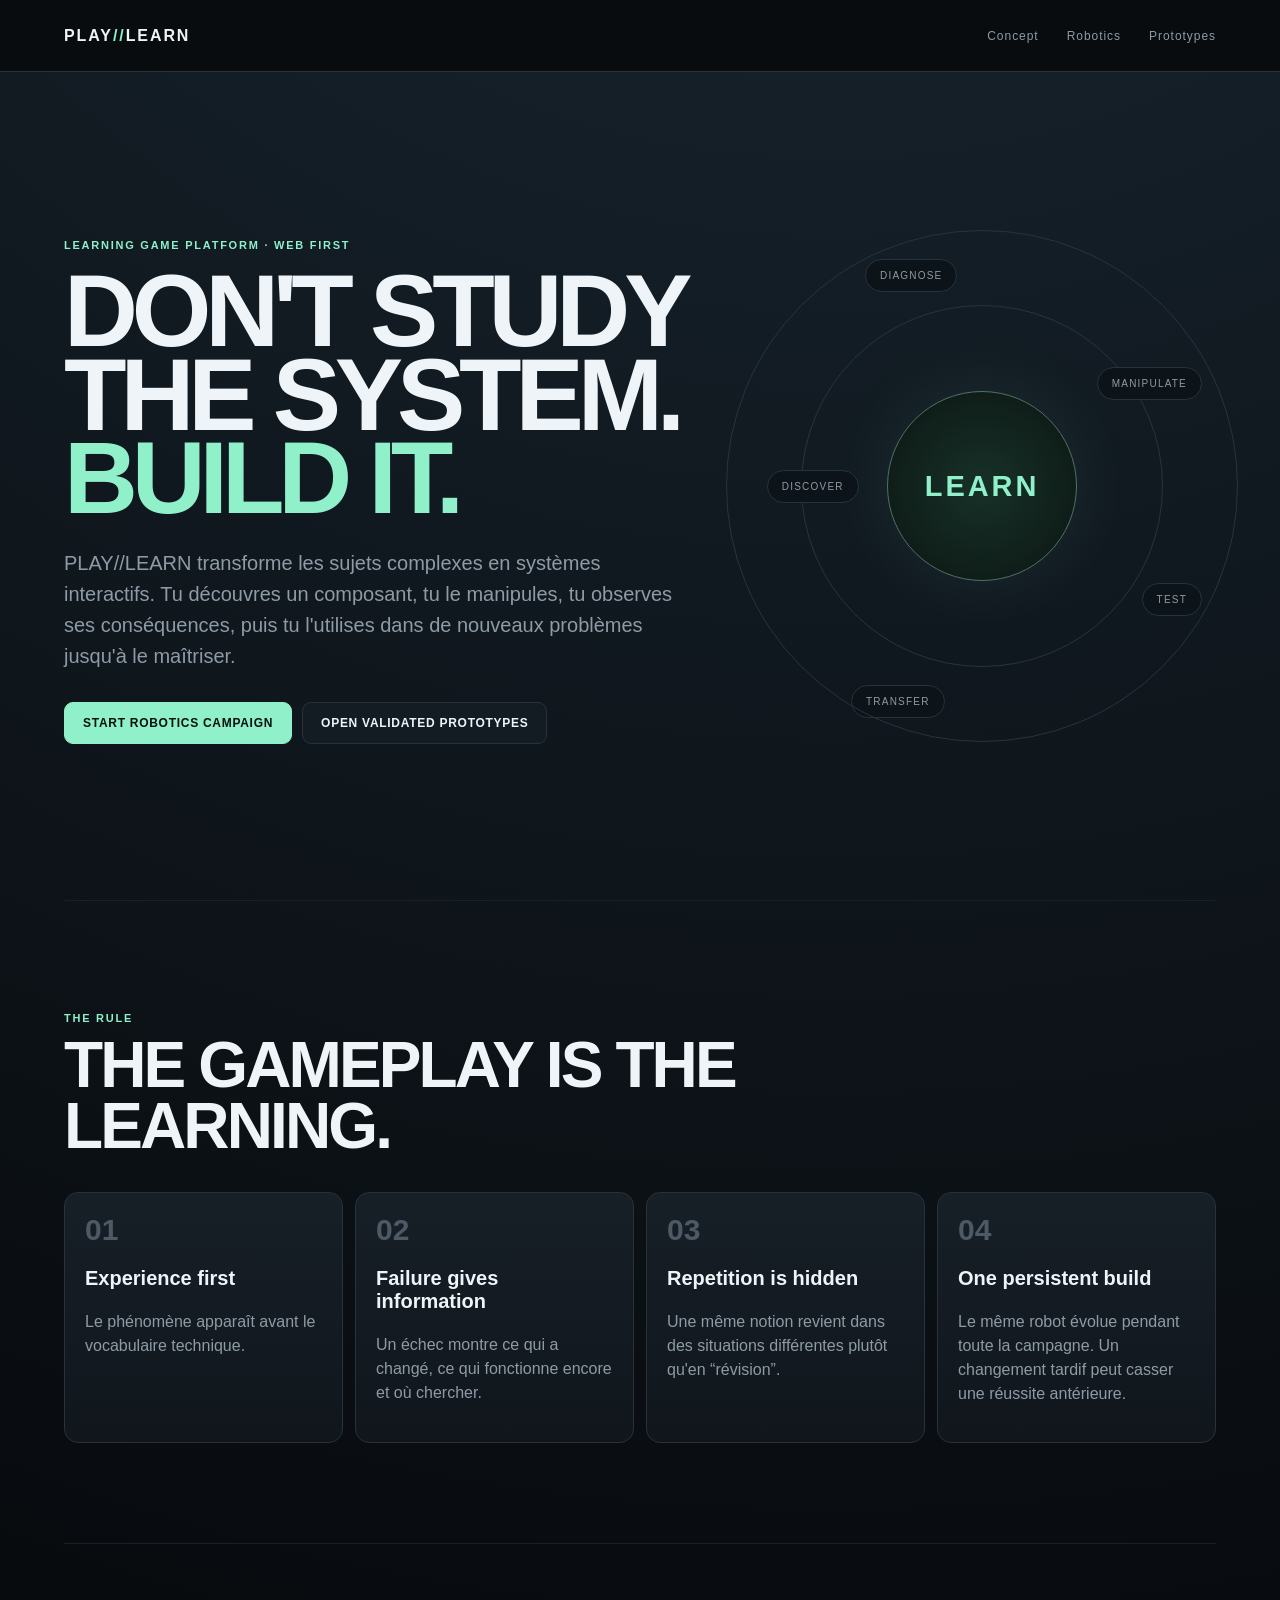
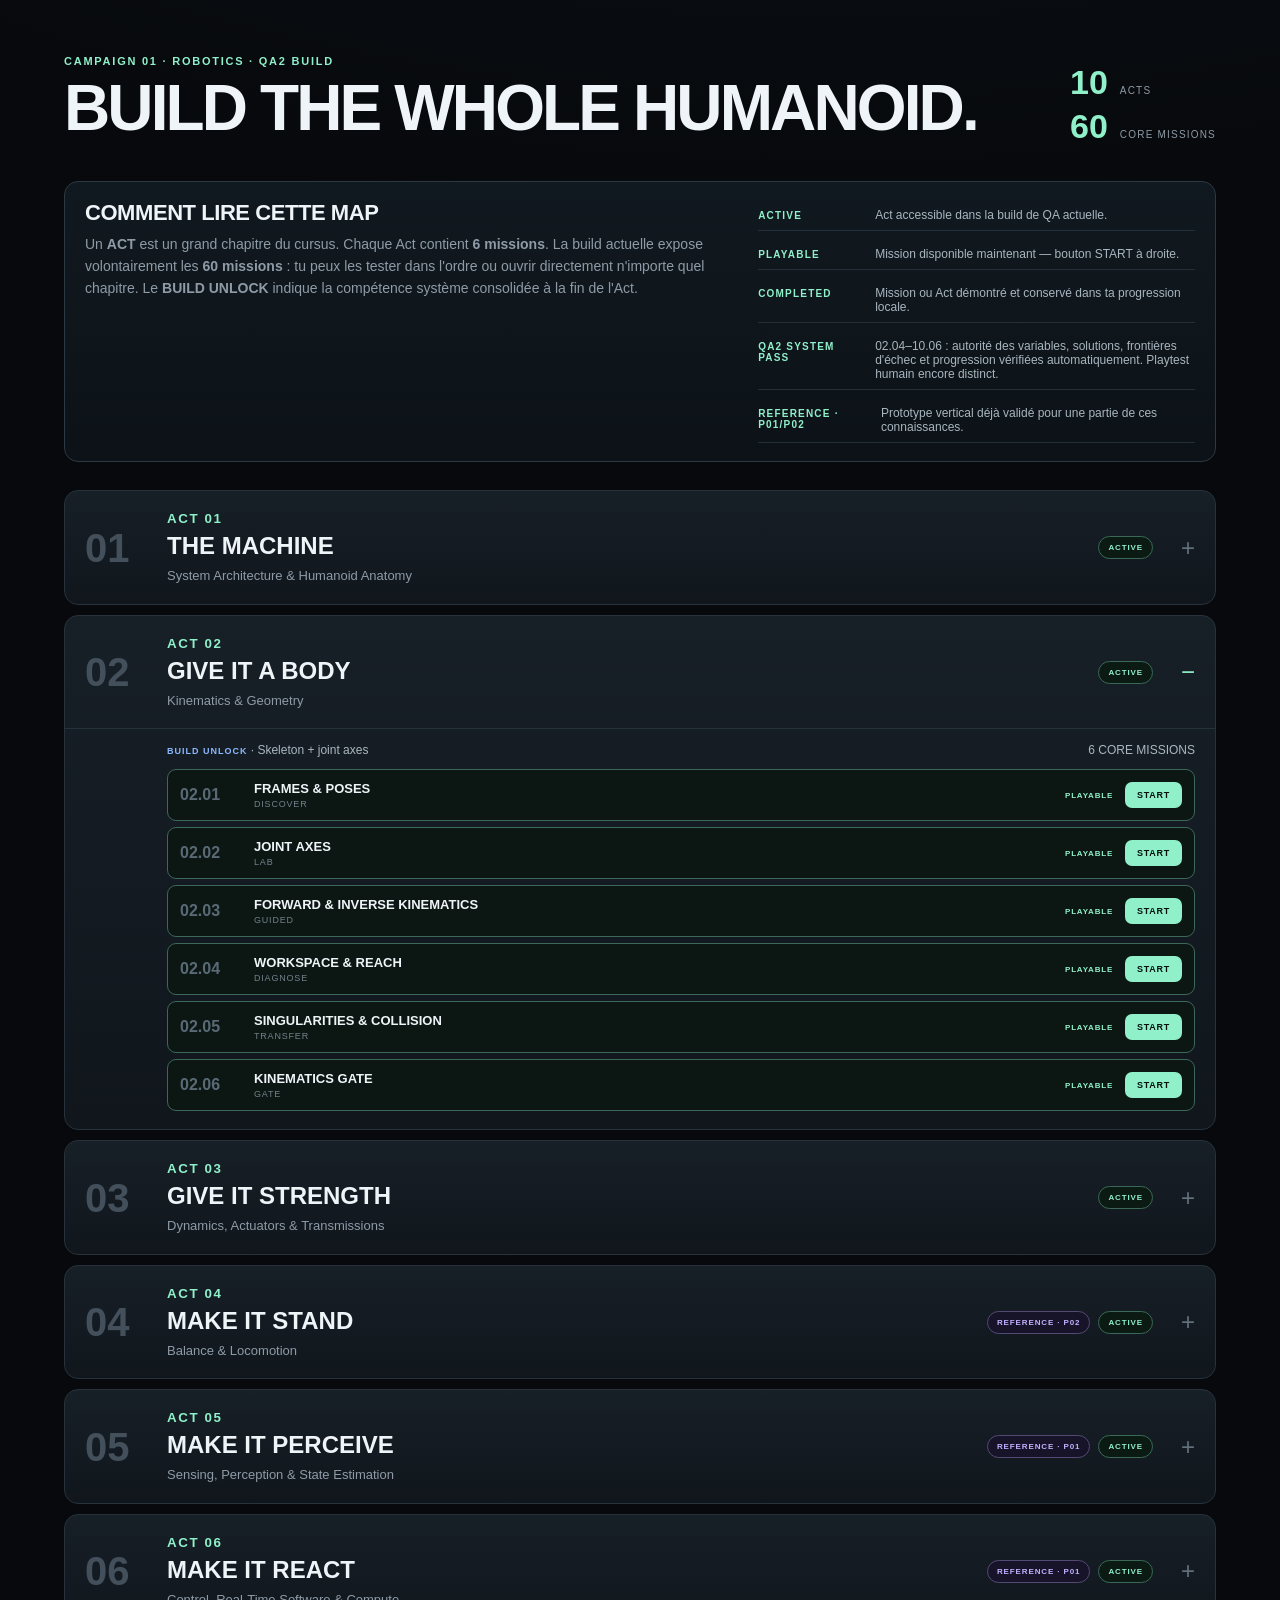
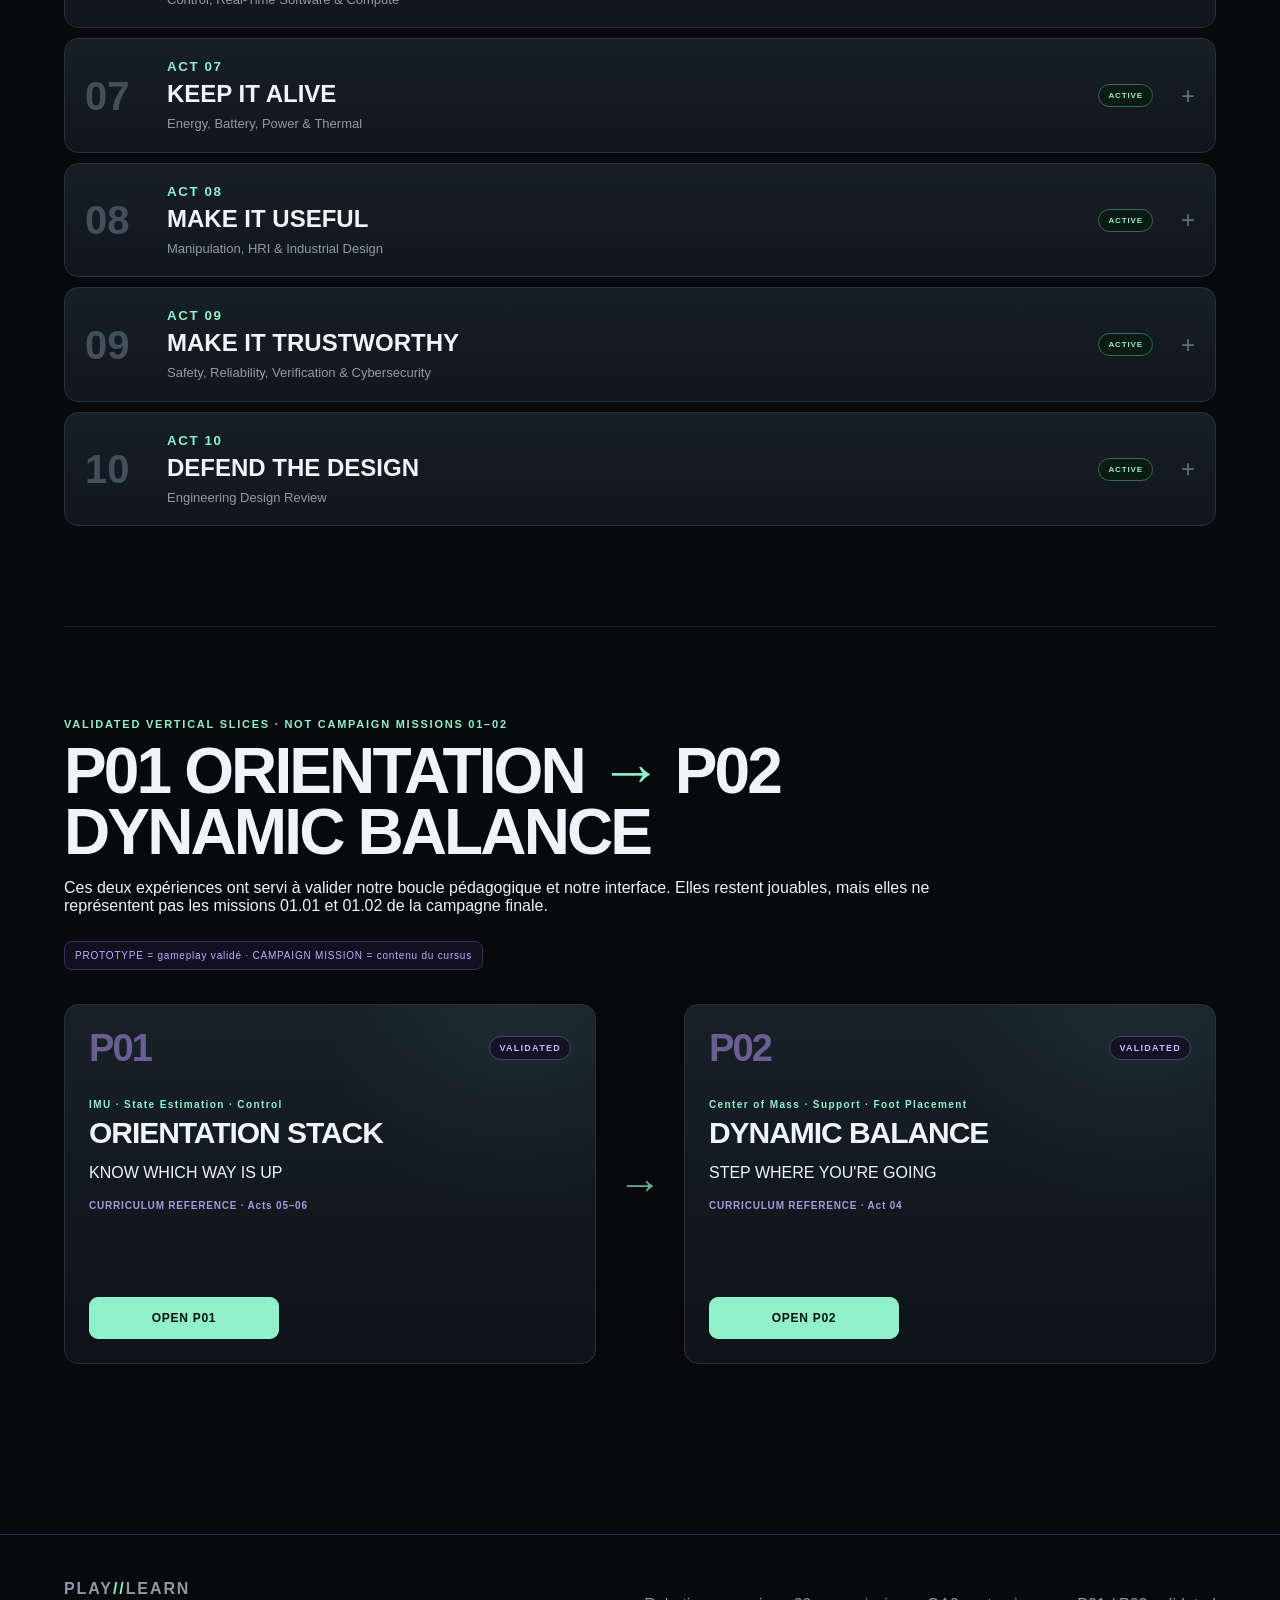
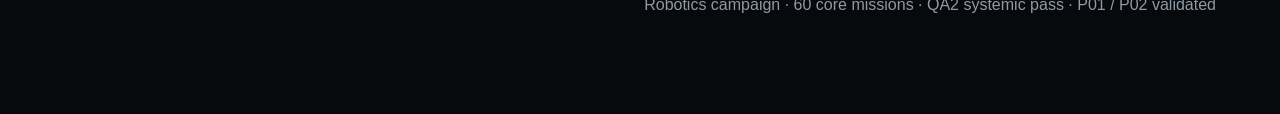
==== commit 8f562f40: "Mark robotics batch as QA2 system pass with playtest distinction" ====
--- a/index.html
+++ b/index.html
@@ -14,10 +14,10 @@
 <main>
 <section class="hero"><div class="hero-copy"><p class="kicker">LEARNING GAME PLATFORM · WEB FIRST</p><h1>DON'T STUDY<br>THE SYSTEM.<br><em>BUILD IT.</em></h1><p class="lead">PLAY//LEARN transforme les sujets complexes en systèmes interactifs. Tu découvres un composant, tu le manipules, tu observes ses conséquences, puis tu l'utilises dans de nouveaux problèmes jusqu'à le maîtriser.</p><div class="cta-row"><a class="button primary" href="#campaign">START ROBOTICS CAMPAIGN</a><a class="button secondary" href="#prototypes">OPEN VALIDATED PROTOTYPES</a></div></div><div class="hero-system" aria-label="System learning loop"><div class="system-core">LEARN</div><div class="orbit o1">DISCOVER</div><div class="orbit o2">MANIPULATE</div><div class="orbit o3">TEST</div><div class="orbit o4">DIAGNOSE</div><div class="orbit o5">TRANSFER</div></div></section>
 <section id="concept" class="section"><div class="section-head"><p class="kicker">THE RULE</p><h2>THE GAMEPLAY IS THE LEARNING.</h2></div><div class="principles"><article><strong>01</strong><h3>Experience first</h3><p>Le phénomène apparaît avant le vocabulaire technique.</p></article><article><strong>02</strong><h3>Failure gives information</h3><p>Un échec montre ce qui a changé, ce qui fonctionne encore et où chercher.</p></article><article><strong>03</strong><h3>Repetition is hidden</h3><p>Une même notion revient dans des situations différentes plutôt qu'en “révision”.</p></article><article><strong>04</strong><h3>One persistent build</h3><p>Le même robot évolue pendant toute la campagne. Un changement tardif peut casser une réussite antérieure.</p></article></div></section>
-<section id="campaign" class="section"><div class="section-head campaign-head"><div><p class="kicker">CAMPAIGN 01 · ROBOTICS · FULL QA BUILD</p><h2>BUILD THE WHOLE HUMANOID.</h2></div><div class="campaign-stat"><b>10</b><span>ACTS</span><b>60</b><span>CORE MISSIONS</span></div></div><div class="campaign-explainer"><div><h3>COMMENT LIRE CETTE MAP</h3><p>Un <strong>ACT</strong> est un grand chapitre du cursus. Chaque Act contient <strong>6 missions</strong>. La build actuelle expose volontairement les <strong>60 missions</strong> pour une vérification complète : tu peux les tester dans l'ordre ou ouvrir directement n'importe quel chapitre. Le <strong>BUILD UNLOCK</strong> indique la compétence système consolidée à la fin de l'Act.</p></div><div class="campaign-key"><div><b>ACTIVE</b><span>Act accessible dans la build de QA actuelle.</span></div><div><b>PLAYABLE</b><span>Mission disponible maintenant — bouton START à droite.</span></div><div><b>COMPLETED</b><span>Mission ou Act démontré et conservé dans ta progression locale.</span></div><div><b>BATCH BUILD</b><span>02.04–10.06 utilisent le moteur interactif partagé et restent à valider par QA.</span></div><div><b>REFERENCE · P01/P02</b><span>Prototype vertical déjà validé pour une partie de ces connaissances.</span></div></div></div><div id="acts" class="acts" aria-live="polite"></div></section>
+<section id="campaign" class="section"><div class="section-head campaign-head"><div><p class="kicker">CAMPAIGN 01 · ROBOTICS · QA2 BUILD</p><h2>BUILD THE WHOLE HUMANOID.</h2></div><div class="campaign-stat"><b>10</b><span>ACTS</span><b>60</b><span>CORE MISSIONS</span></div></div><div class="campaign-explainer"><div><h3>COMMENT LIRE CETTE MAP</h3><p>Un <strong>ACT</strong> est un grand chapitre du cursus. Chaque Act contient <strong>6 missions</strong>. La build actuelle expose volontairement les <strong>60 missions</strong> : tu peux les tester dans l'ordre ou ouvrir directement n'importe quel chapitre. Le <strong>BUILD UNLOCK</strong> indique la compétence système consolidée à la fin de l'Act.</p></div><div class="campaign-key"><div><b>ACTIVE</b><span>Act accessible dans la build de QA actuelle.</span></div><div><b>PLAYABLE</b><span>Mission disponible maintenant — bouton START à droite.</span></div><div><b>COMPLETED</b><span>Mission ou Act démontré et conservé dans ta progression locale.</span></div><div><b>QA2 SYSTEM PASS</b><span>02.04–10.06 : autorité des variables, solutions, frontières d'échec et progression vérifiées automatiquement. Playtest humain encore distinct.</span></div><div><b>REFERENCE · P01/P02</b><span>Prototype vertical déjà validé pour une partie de ces connaissances.</span></div></div></div><div id="acts" class="acts" aria-live="polite"></div></section>
 <section id="prototypes" class="section mission-launch prototype-launch" aria-labelledby="prototype-title"><div class="mission-launch-head"><p class="kicker">VALIDATED VERTICAL SLICES · NOT CAMPAIGN MISSIONS 01–02</p><h2 id="prototype-title">P01 ORIENTATION <span>→</span> P02 DYNAMIC BALANCE</h2><p>Ces deux expériences ont servi à valider notre boucle pédagogique et notre interface. Elles restent jouables, mais elles ne représentent pas les missions 01.01 et 01.02 de la campagne finale.</p><div class="prototype-note">PROTOTYPE = gameplay validé · CAMPAIGN MISSION = contenu du cursus</div></div><div id="prototypeGrid" class="mission-grid"></div></section>
 </main>
-<footer><div class="brand">PLAY<span>//</span>LEARN</div><p>Robotics campaign · 60 core missions wired for full QA · P01 / P02 validated</p></footer>
-<script src="./assets/js/main.js?v=campaign-fullqa-20260811"></script>
+<footer><div class="brand">PLAY<span>//</span>LEARN</div><p>Robotics campaign · 60 core missions · QA2 systemic pass · P01 / P02 validated</p></footer>
+<script src="./assets/js/main.js?v=campaign-qa2-20260811"></script>
 </body>
 </html>
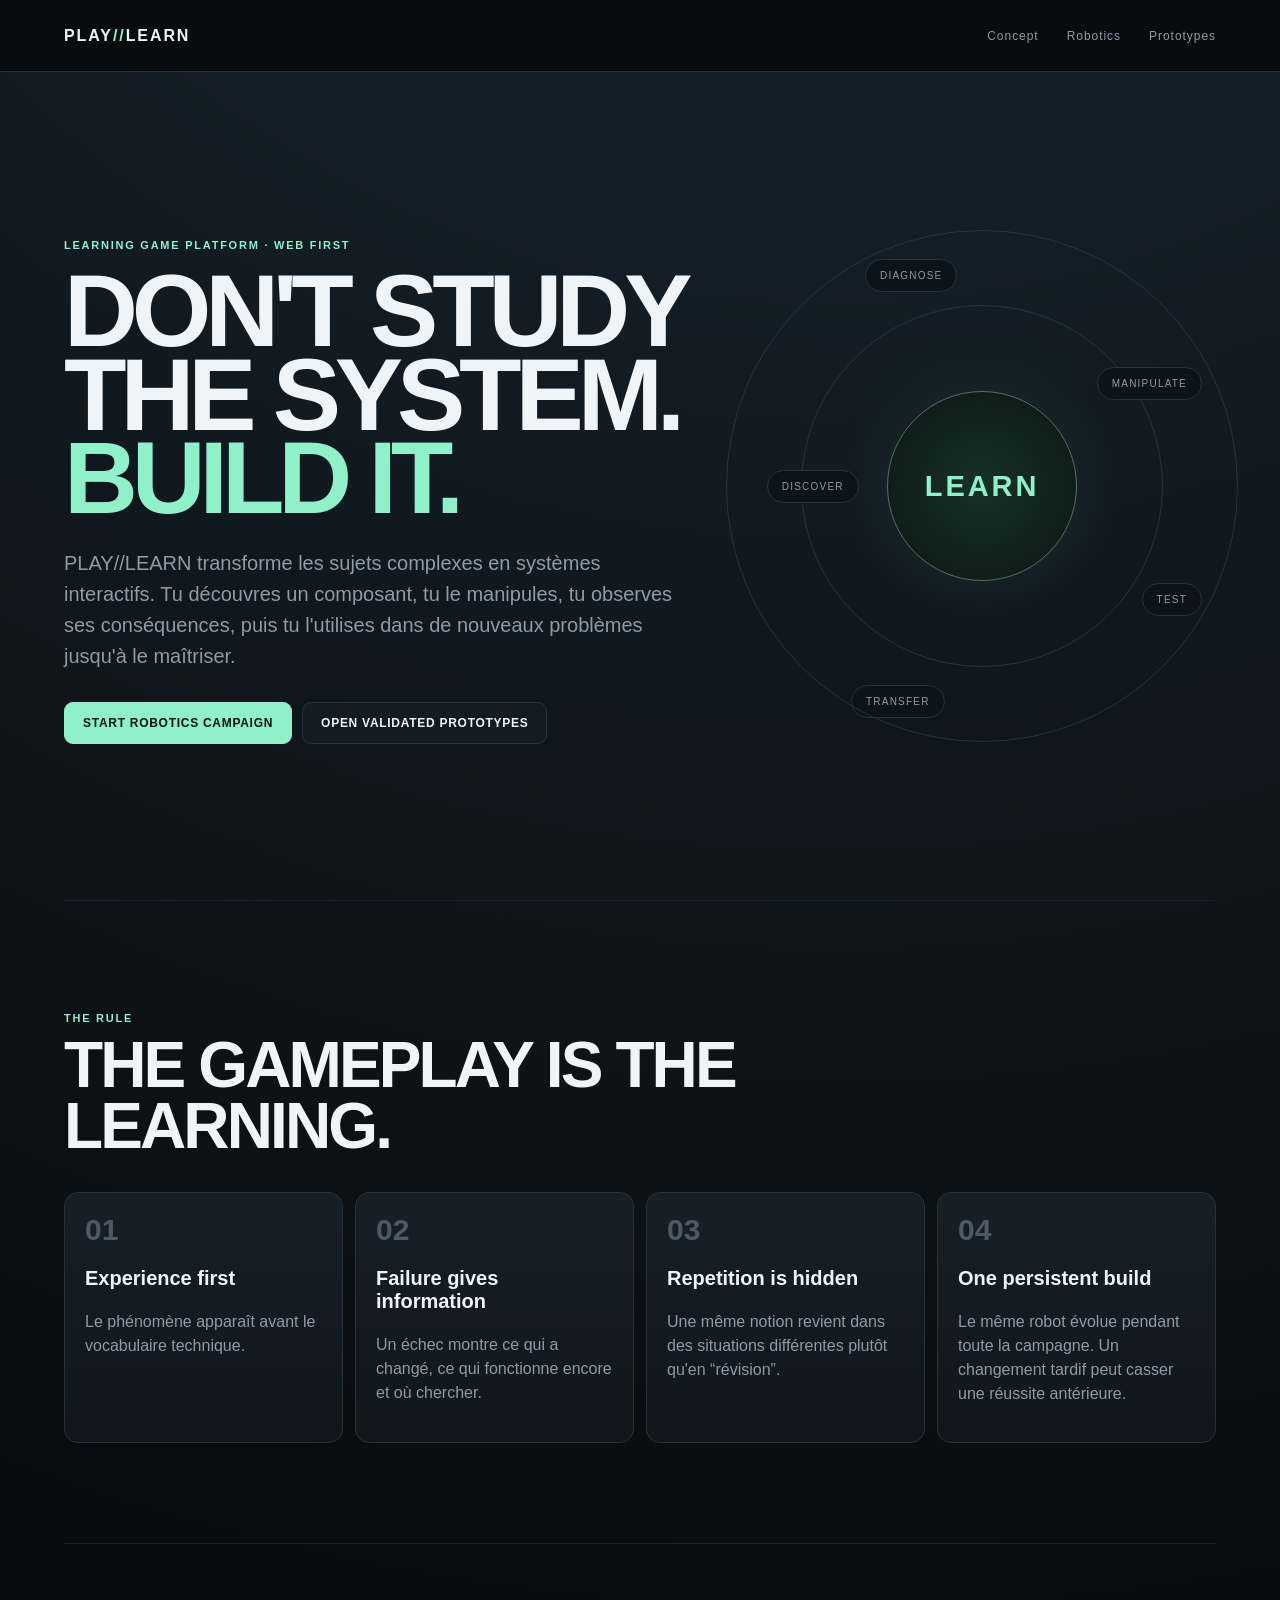
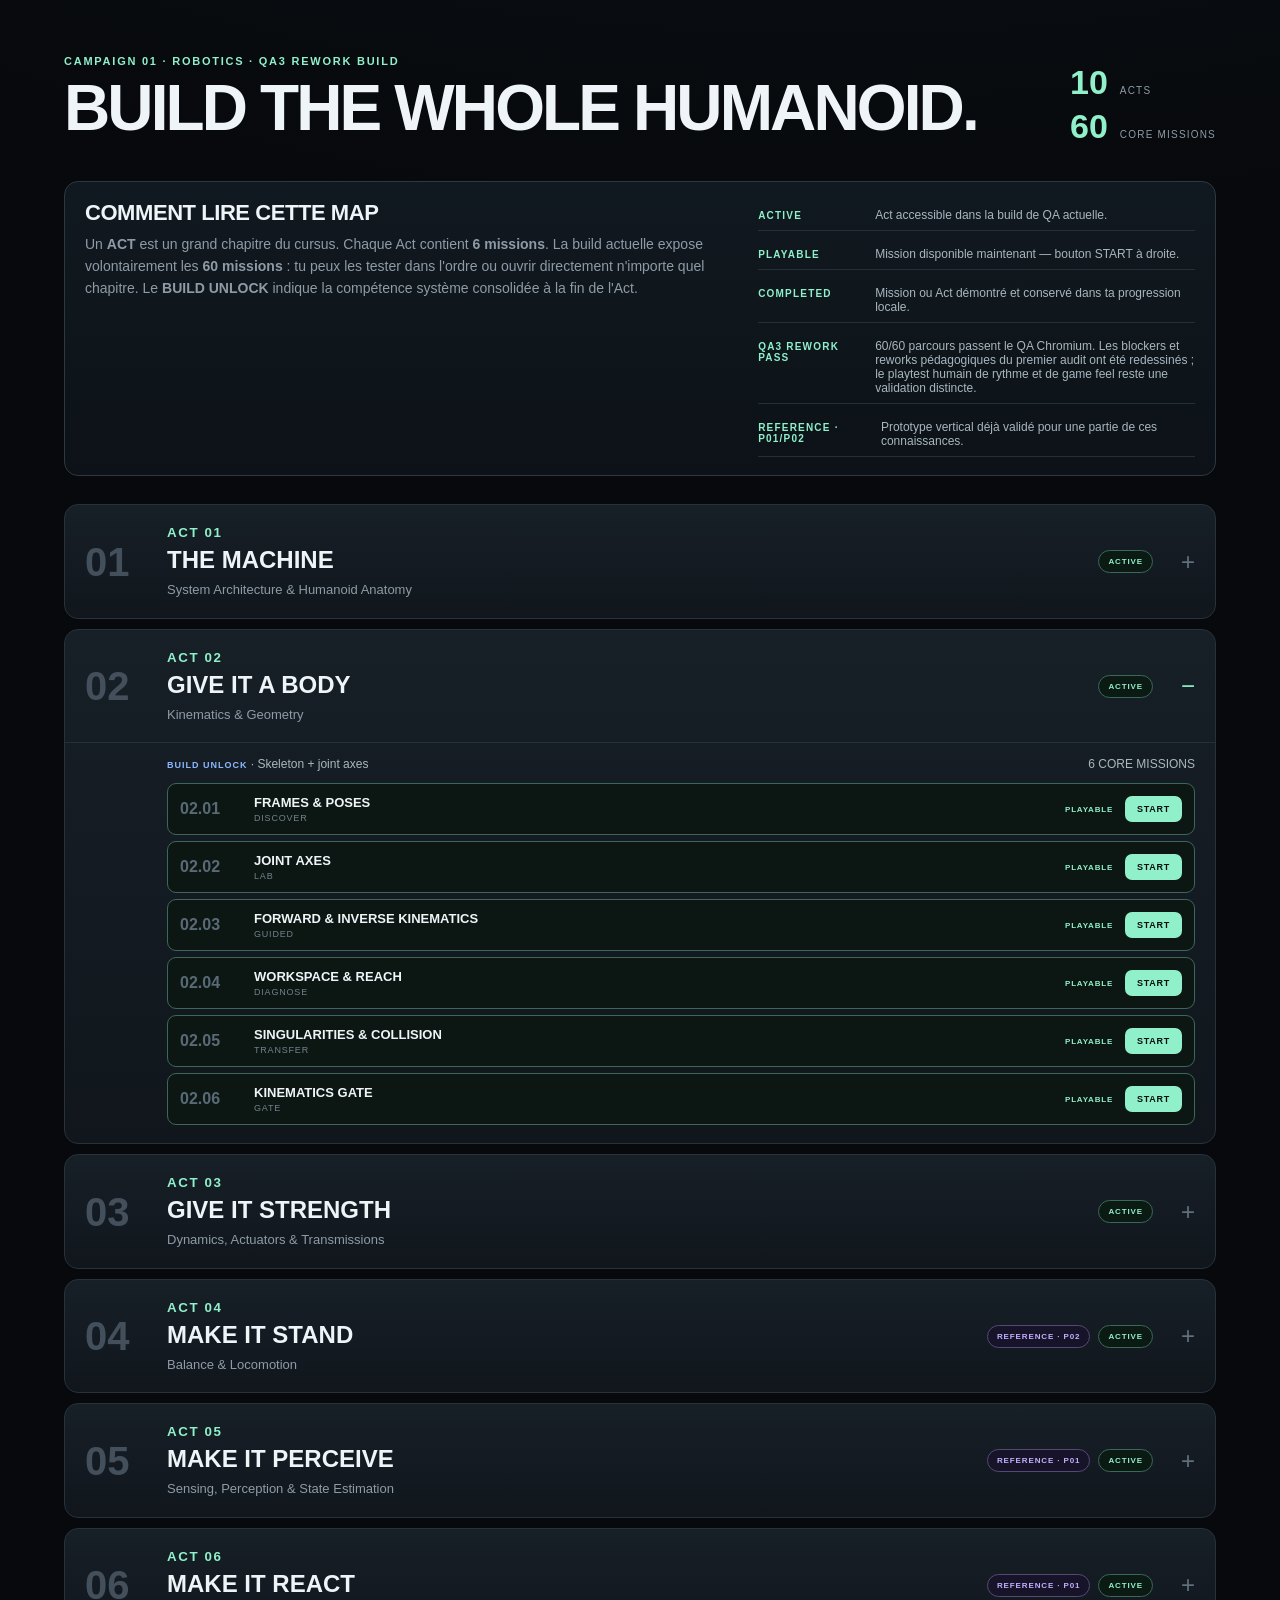
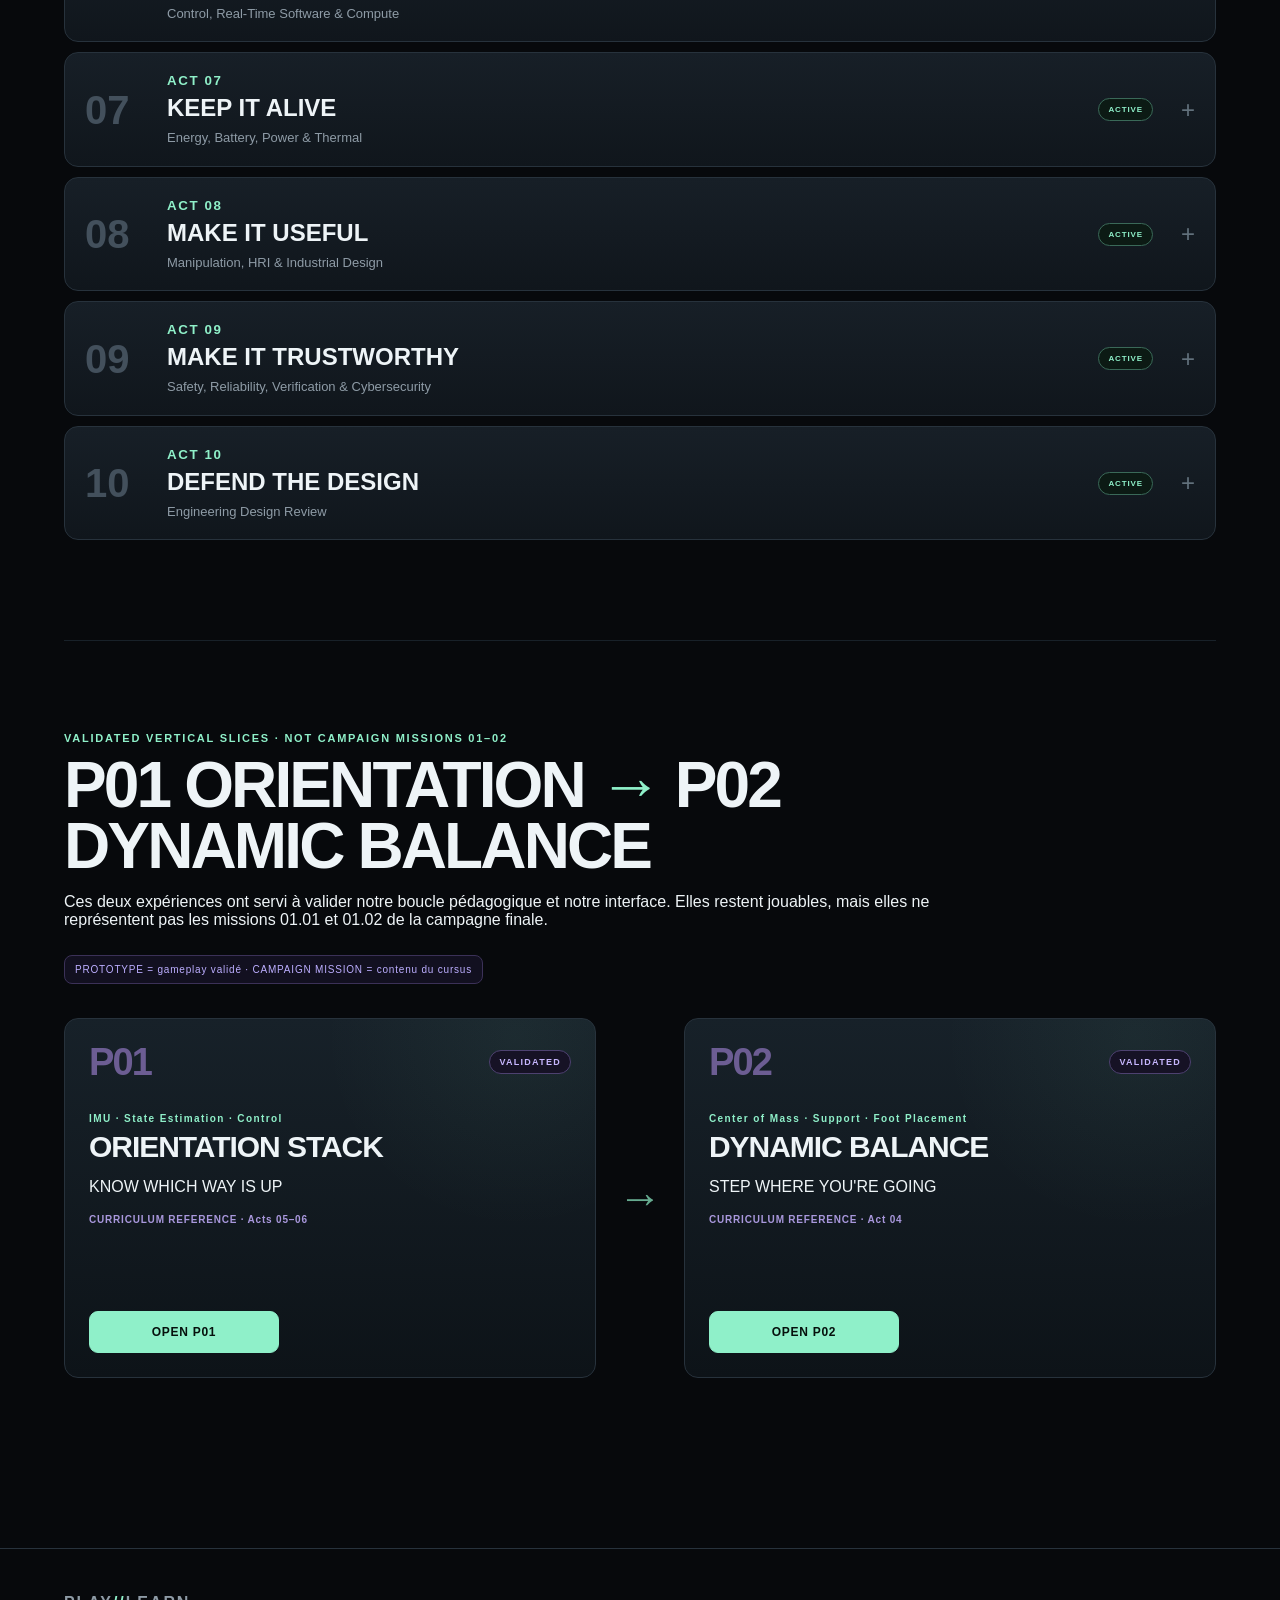
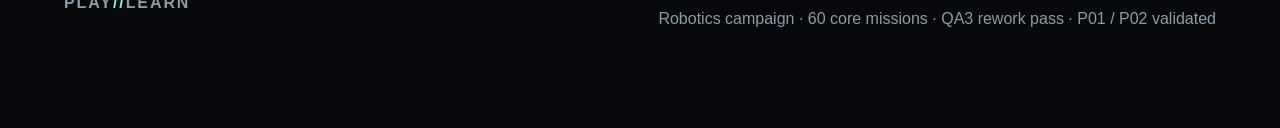
==== commit 79a4fd4d: "Mark Robotics campaign as QA3 rework pass" ====
--- a/index.html
+++ b/index.html
@@ -14,10 +14,10 @@
 <main>
 <section class="hero"><div class="hero-copy"><p class="kicker">LEARNING GAME PLATFORM · WEB FIRST</p><h1>DON'T STUDY<br>THE SYSTEM.<br><em>BUILD IT.</em></h1><p class="lead">PLAY//LEARN transforme les sujets complexes en systèmes interactifs. Tu découvres un composant, tu le manipules, tu observes ses conséquences, puis tu l'utilises dans de nouveaux problèmes jusqu'à le maîtriser.</p><div class="cta-row"><a class="button primary" href="#campaign">START ROBOTICS CAMPAIGN</a><a class="button secondary" href="#prototypes">OPEN VALIDATED PROTOTYPES</a></div></div><div class="hero-system" aria-label="System learning loop"><div class="system-core">LEARN</div><div class="orbit o1">DISCOVER</div><div class="orbit o2">MANIPULATE</div><div class="orbit o3">TEST</div><div class="orbit o4">DIAGNOSE</div><div class="orbit o5">TRANSFER</div></div></section>
 <section id="concept" class="section"><div class="section-head"><p class="kicker">THE RULE</p><h2>THE GAMEPLAY IS THE LEARNING.</h2></div><div class="principles"><article><strong>01</strong><h3>Experience first</h3><p>Le phénomène apparaît avant le vocabulaire technique.</p></article><article><strong>02</strong><h3>Failure gives information</h3><p>Un échec montre ce qui a changé, ce qui fonctionne encore et où chercher.</p></article><article><strong>03</strong><h3>Repetition is hidden</h3><p>Une même notion revient dans des situations différentes plutôt qu'en “révision”.</p></article><article><strong>04</strong><h3>One persistent build</h3><p>Le même robot évolue pendant toute la campagne. Un changement tardif peut casser une réussite antérieure.</p></article></div></section>
-<section id="campaign" class="section"><div class="section-head campaign-head"><div><p class="kicker">CAMPAIGN 01 · ROBOTICS · QA2 BUILD</p><h2>BUILD THE WHOLE HUMANOID.</h2></div><div class="campaign-stat"><b>10</b><span>ACTS</span><b>60</b><span>CORE MISSIONS</span></div></div><div class="campaign-explainer"><div><h3>COMMENT LIRE CETTE MAP</h3><p>Un <strong>ACT</strong> est un grand chapitre du cursus. Chaque Act contient <strong>6 missions</strong>. La build actuelle expose volontairement les <strong>60 missions</strong> : tu peux les tester dans l'ordre ou ouvrir directement n'importe quel chapitre. Le <strong>BUILD UNLOCK</strong> indique la compétence système consolidée à la fin de l'Act.</p></div><div class="campaign-key"><div><b>ACTIVE</b><span>Act accessible dans la build de QA actuelle.</span></div><div><b>PLAYABLE</b><span>Mission disponible maintenant — bouton START à droite.</span></div><div><b>COMPLETED</b><span>Mission ou Act démontré et conservé dans ta progression locale.</span></div><div><b>QA2 SYSTEM PASS</b><span>02.04–10.06 : autorité des variables, solutions, frontières d'échec et progression vérifiées automatiquement. Playtest humain encore distinct.</span></div><div><b>REFERENCE · P01/P02</b><span>Prototype vertical déjà validé pour une partie de ces connaissances.</span></div></div></div><div id="acts" class="acts" aria-live="polite"></div></section>
+<section id="campaign" class="section"><div class="section-head campaign-head"><div><p class="kicker">CAMPAIGN 01 · ROBOTICS · QA3 REWORK BUILD</p><h2>BUILD THE WHOLE HUMANOID.</h2></div><div class="campaign-stat"><b>10</b><span>ACTS</span><b>60</b><span>CORE MISSIONS</span></div></div><div class="campaign-explainer"><div><h3>COMMENT LIRE CETTE MAP</h3><p>Un <strong>ACT</strong> est un grand chapitre du cursus. Chaque Act contient <strong>6 missions</strong>. La build actuelle expose volontairement les <strong>60 missions</strong> : tu peux les tester dans l'ordre ou ouvrir directement n'importe quel chapitre. Le <strong>BUILD UNLOCK</strong> indique la compétence système consolidée à la fin de l'Act.</p></div><div class="campaign-key"><div><b>ACTIVE</b><span>Act accessible dans la build de QA actuelle.</span></div><div><b>PLAYABLE</b><span>Mission disponible maintenant — bouton START à droite.</span></div><div><b>COMPLETED</b><span>Mission ou Act démontré et conservé dans ta progression locale.</span></div><div><b>QA3 REWORK PASS</b><span>60/60 parcours passent le QA Chromium. Les blockers et reworks pédagogiques du premier audit ont été redessinés ; le playtest humain de rythme et de game feel reste une validation distincte.</span></div><div><b>REFERENCE · P01/P02</b><span>Prototype vertical déjà validé pour une partie de ces connaissances.</span></div></div></div><div id="acts" class="acts" aria-live="polite"></div></section>
 <section id="prototypes" class="section mission-launch prototype-launch" aria-labelledby="prototype-title"><div class="mission-launch-head"><p class="kicker">VALIDATED VERTICAL SLICES · NOT CAMPAIGN MISSIONS 01–02</p><h2 id="prototype-title">P01 ORIENTATION <span>→</span> P02 DYNAMIC BALANCE</h2><p>Ces deux expériences ont servi à valider notre boucle pédagogique et notre interface. Elles restent jouables, mais elles ne représentent pas les missions 01.01 et 01.02 de la campagne finale.</p><div class="prototype-note">PROTOTYPE = gameplay validé · CAMPAIGN MISSION = contenu du cursus</div></div><div id="prototypeGrid" class="mission-grid"></div></section>
 </main>
-<footer><div class="brand">PLAY<span>//</span>LEARN</div><p>Robotics campaign · 60 core missions · QA2 systemic pass · P01 / P02 validated</p></footer>
-<script src="./assets/js/main.js?v=campaign-qa2-20260811"></script>
+<footer><div class="brand">PLAY<span>//</span>LEARN</div><p>Robotics campaign · 60 core missions · QA3 rework pass · P01 / P02 validated</p></footer>
+<script src="./assets/js/main.js?v=campaign-qa3-20260812"></script>
 </body>
 </html>
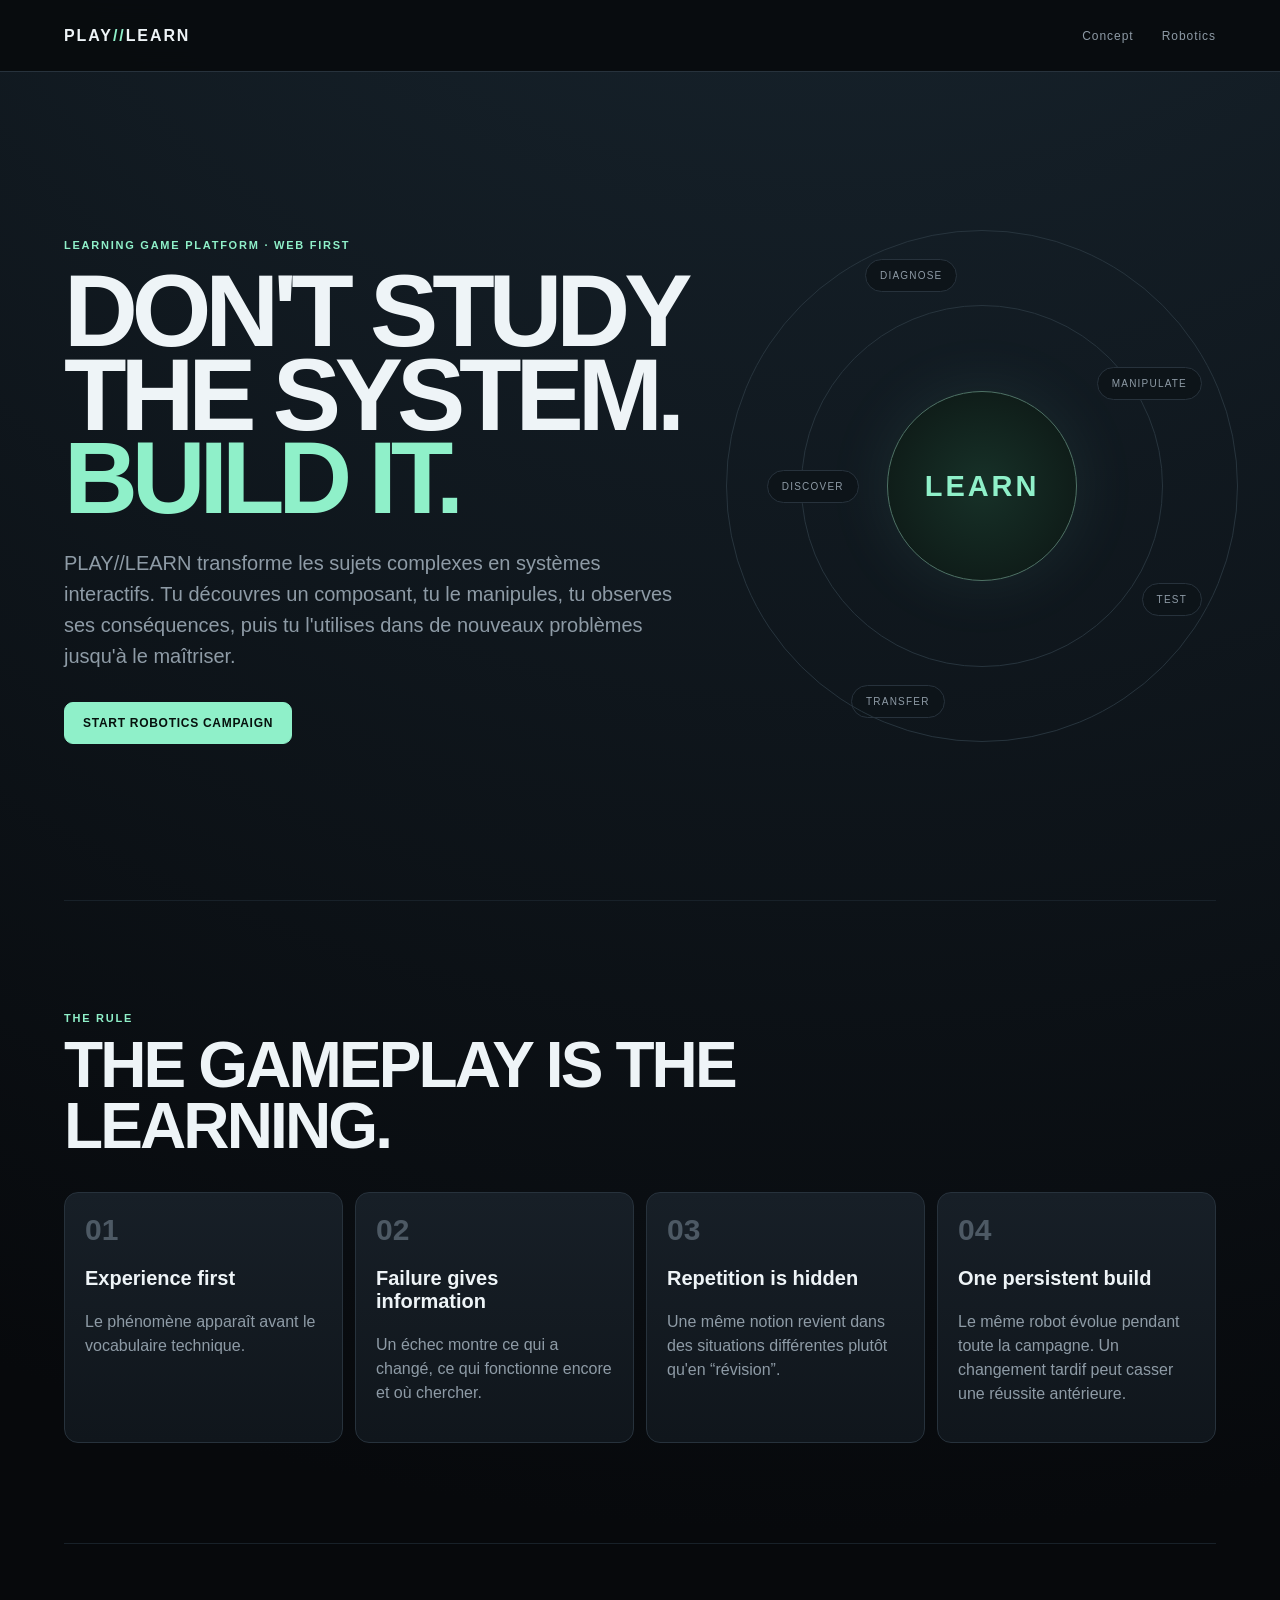
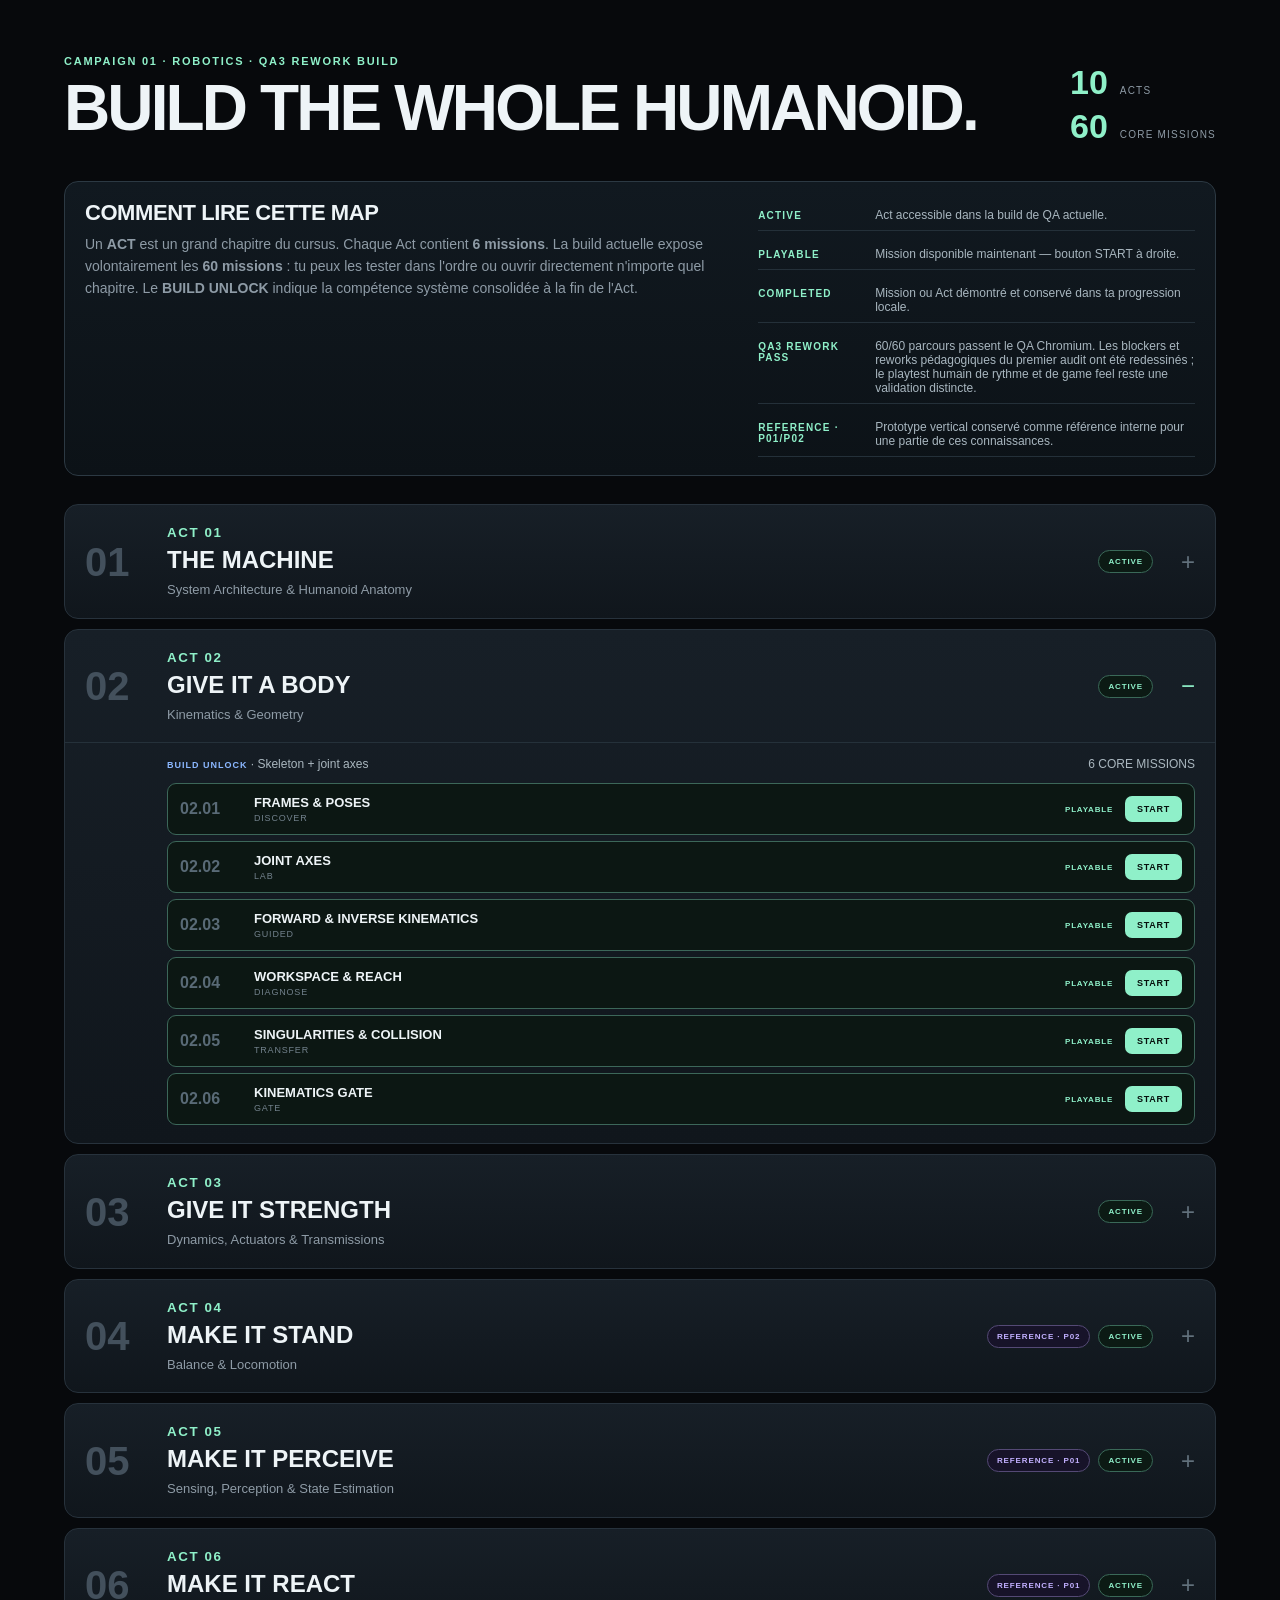
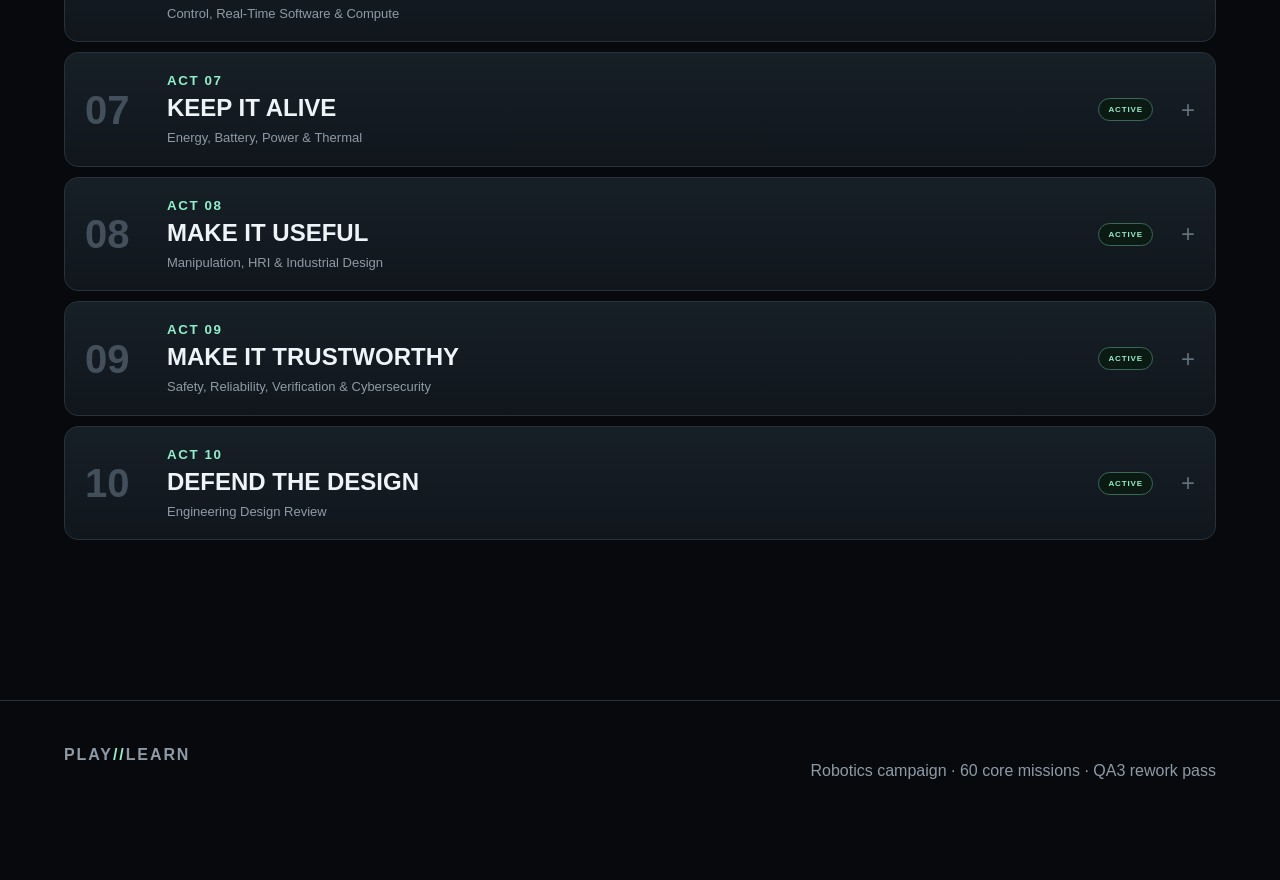
==== commit 3cad6959: "Remove public vertical-slice access from homepage" ====
--- a/index.html
+++ b/index.html
@@ -10,14 +10,13 @@
 <link rel="stylesheet" href="./assets/css/campaign-map.css?v=campaign-0106-20260811">
 </head>
 <body>
-<header class="nav"><a class="brand" href="./">PLAY<span>//</span>LEARN</a><nav><a href="#concept">Concept</a><a href="#campaign">Robotics</a><a href="#prototypes">Prototypes</a></nav></header>
+<header class="nav"><a class="brand" href="./">PLAY<span>//</span>LEARN</a><nav><a href="#concept">Concept</a><a href="#campaign">Robotics</a></nav></header>
 <main>
-<section class="hero"><div class="hero-copy"><p class="kicker">LEARNING GAME PLATFORM · WEB FIRST</p><h1>DON'T STUDY<br>THE SYSTEM.<br><em>BUILD IT.</em></h1><p class="lead">PLAY//LEARN transforme les sujets complexes en systèmes interactifs. Tu découvres un composant, tu le manipules, tu observes ses conséquences, puis tu l'utilises dans de nouveaux problèmes jusqu'à le maîtriser.</p><div class="cta-row"><a class="button primary" href="#campaign">START ROBOTICS CAMPAIGN</a><a class="button secondary" href="#prototypes">OPEN VALIDATED PROTOTYPES</a></div></div><div class="hero-system" aria-label="System learning loop"><div class="system-core">LEARN</div><div class="orbit o1">DISCOVER</div><div class="orbit o2">MANIPULATE</div><div class="orbit o3">TEST</div><div class="orbit o4">DIAGNOSE</div><div class="orbit o5">TRANSFER</div></div></section>
+<section class="hero"><div class="hero-copy"><p class="kicker">LEARNING GAME PLATFORM · WEB FIRST</p><h1>DON'T STUDY<br>THE SYSTEM.<br><em>BUILD IT.</em></h1><p class="lead">PLAY//LEARN transforme les sujets complexes en systèmes interactifs. Tu découvres un composant, tu le manipules, tu observes ses conséquences, puis tu l'utilises dans de nouveaux problèmes jusqu'à le maîtriser.</p><div class="cta-row"><a class="button primary" href="#campaign">START ROBOTICS CAMPAIGN</a></div></div><div class="hero-system" aria-label="System learning loop"><div class="system-core">LEARN</div><div class="orbit o1">DISCOVER</div><div class="orbit o2">MANIPULATE</div><div class="orbit o3">TEST</div><div class="orbit o4">DIAGNOSE</div><div class="orbit o5">TRANSFER</div></div></section>
 <section id="concept" class="section"><div class="section-head"><p class="kicker">THE RULE</p><h2>THE GAMEPLAY IS THE LEARNING.</h2></div><div class="principles"><article><strong>01</strong><h3>Experience first</h3><p>Le phénomène apparaît avant le vocabulaire technique.</p></article><article><strong>02</strong><h3>Failure gives information</h3><p>Un échec montre ce qui a changé, ce qui fonctionne encore et où chercher.</p></article><article><strong>03</strong><h3>Repetition is hidden</h3><p>Une même notion revient dans des situations différentes plutôt qu'en “révision”.</p></article><article><strong>04</strong><h3>One persistent build</h3><p>Le même robot évolue pendant toute la campagne. Un changement tardif peut casser une réussite antérieure.</p></article></div></section>
-<section id="campaign" class="section"><div class="section-head campaign-head"><div><p class="kicker">CAMPAIGN 01 · ROBOTICS · QA3 REWORK BUILD</p><h2>BUILD THE WHOLE HUMANOID.</h2></div><div class="campaign-stat"><b>10</b><span>ACTS</span><b>60</b><span>CORE MISSIONS</span></div></div><div class="campaign-explainer"><div><h3>COMMENT LIRE CETTE MAP</h3><p>Un <strong>ACT</strong> est un grand chapitre du cursus. Chaque Act contient <strong>6 missions</strong>. La build actuelle expose volontairement les <strong>60 missions</strong> : tu peux les tester dans l'ordre ou ouvrir directement n'importe quel chapitre. Le <strong>BUILD UNLOCK</strong> indique la compétence système consolidée à la fin de l'Act.</p></div><div class="campaign-key"><div><b>ACTIVE</b><span>Act accessible dans la build de QA actuelle.</span></div><div><b>PLAYABLE</b><span>Mission disponible maintenant — bouton START à droite.</span></div><div><b>COMPLETED</b><span>Mission ou Act démontré et conservé dans ta progression locale.</span></div><div><b>QA3 REWORK PASS</b><span>60/60 parcours passent le QA Chromium. Les blockers et reworks pédagogiques du premier audit ont été redessinés ; le playtest humain de rythme et de game feel reste une validation distincte.</span></div><div><b>REFERENCE · P01/P02</b><span>Prototype vertical déjà validé pour une partie de ces connaissances.</span></div></div></div><div id="acts" class="acts" aria-live="polite"></div></section>
-<section id="prototypes" class="section mission-launch prototype-launch" aria-labelledby="prototype-title"><div class="mission-launch-head"><p class="kicker">VALIDATED VERTICAL SLICES · NOT CAMPAIGN MISSIONS 01–02</p><h2 id="prototype-title">P01 ORIENTATION <span>→</span> P02 DYNAMIC BALANCE</h2><p>Ces deux expériences ont servi à valider notre boucle pédagogique et notre interface. Elles restent jouables, mais elles ne représentent pas les missions 01.01 et 01.02 de la campagne finale.</p><div class="prototype-note">PROTOTYPE = gameplay validé · CAMPAIGN MISSION = contenu du cursus</div></div><div id="prototypeGrid" class="mission-grid"></div></section>
+<section id="campaign" class="section"><div class="section-head campaign-head"><div><p class="kicker">CAMPAIGN 01 · ROBOTICS · QA3 REWORK BUILD</p><h2>BUILD THE WHOLE HUMANOID.</h2></div><div class="campaign-stat"><b>10</b><span>ACTS</span><b>60</b><span>CORE MISSIONS</span></div></div><div class="campaign-explainer"><div><h3>COMMENT LIRE CETTE MAP</h3><p>Un <strong>ACT</strong> est un grand chapitre du cursus. Chaque Act contient <strong>6 missions</strong>. La build actuelle expose volontairement les <strong>60 missions</strong> : tu peux les tester dans l'ordre ou ouvrir directement n'importe quel chapitre. Le <strong>BUILD UNLOCK</strong> indique la compétence système consolidée à la fin de l'Act.</p></div><div class="campaign-key"><div><b>ACTIVE</b><span>Act accessible dans la build de QA actuelle.</span></div><div><b>PLAYABLE</b><span>Mission disponible maintenant — bouton START à droite.</span></div><div><b>COMPLETED</b><span>Mission ou Act démontré et conservé dans ta progression locale.</span></div><div><b>QA3 REWORK PASS</b><span>60/60 parcours passent le QA Chromium. Les blockers et reworks pédagogiques du premier audit ont été redessinés ; le playtest humain de rythme et de game feel reste une validation distincte.</span></div><div><b>REFERENCE · P01/P02</b><span>Prototype vertical conservé comme référence interne pour une partie de ces connaissances.</span></div></div></div><div id="acts" class="acts" aria-live="polite"></div></section>
 </main>
-<footer><div class="brand">PLAY<span>//</span>LEARN</div><p>Robotics campaign · 60 core missions · QA3 rework pass · P01 / P02 validated</p></footer>
+<footer><div class="brand">PLAY<span>//</span>LEARN</div><p>Robotics campaign · 60 core missions · QA3 rework pass</p></footer>
 <script src="./assets/js/main.js?v=campaign-qa3-20260812"></script>
 </body>
 </html>
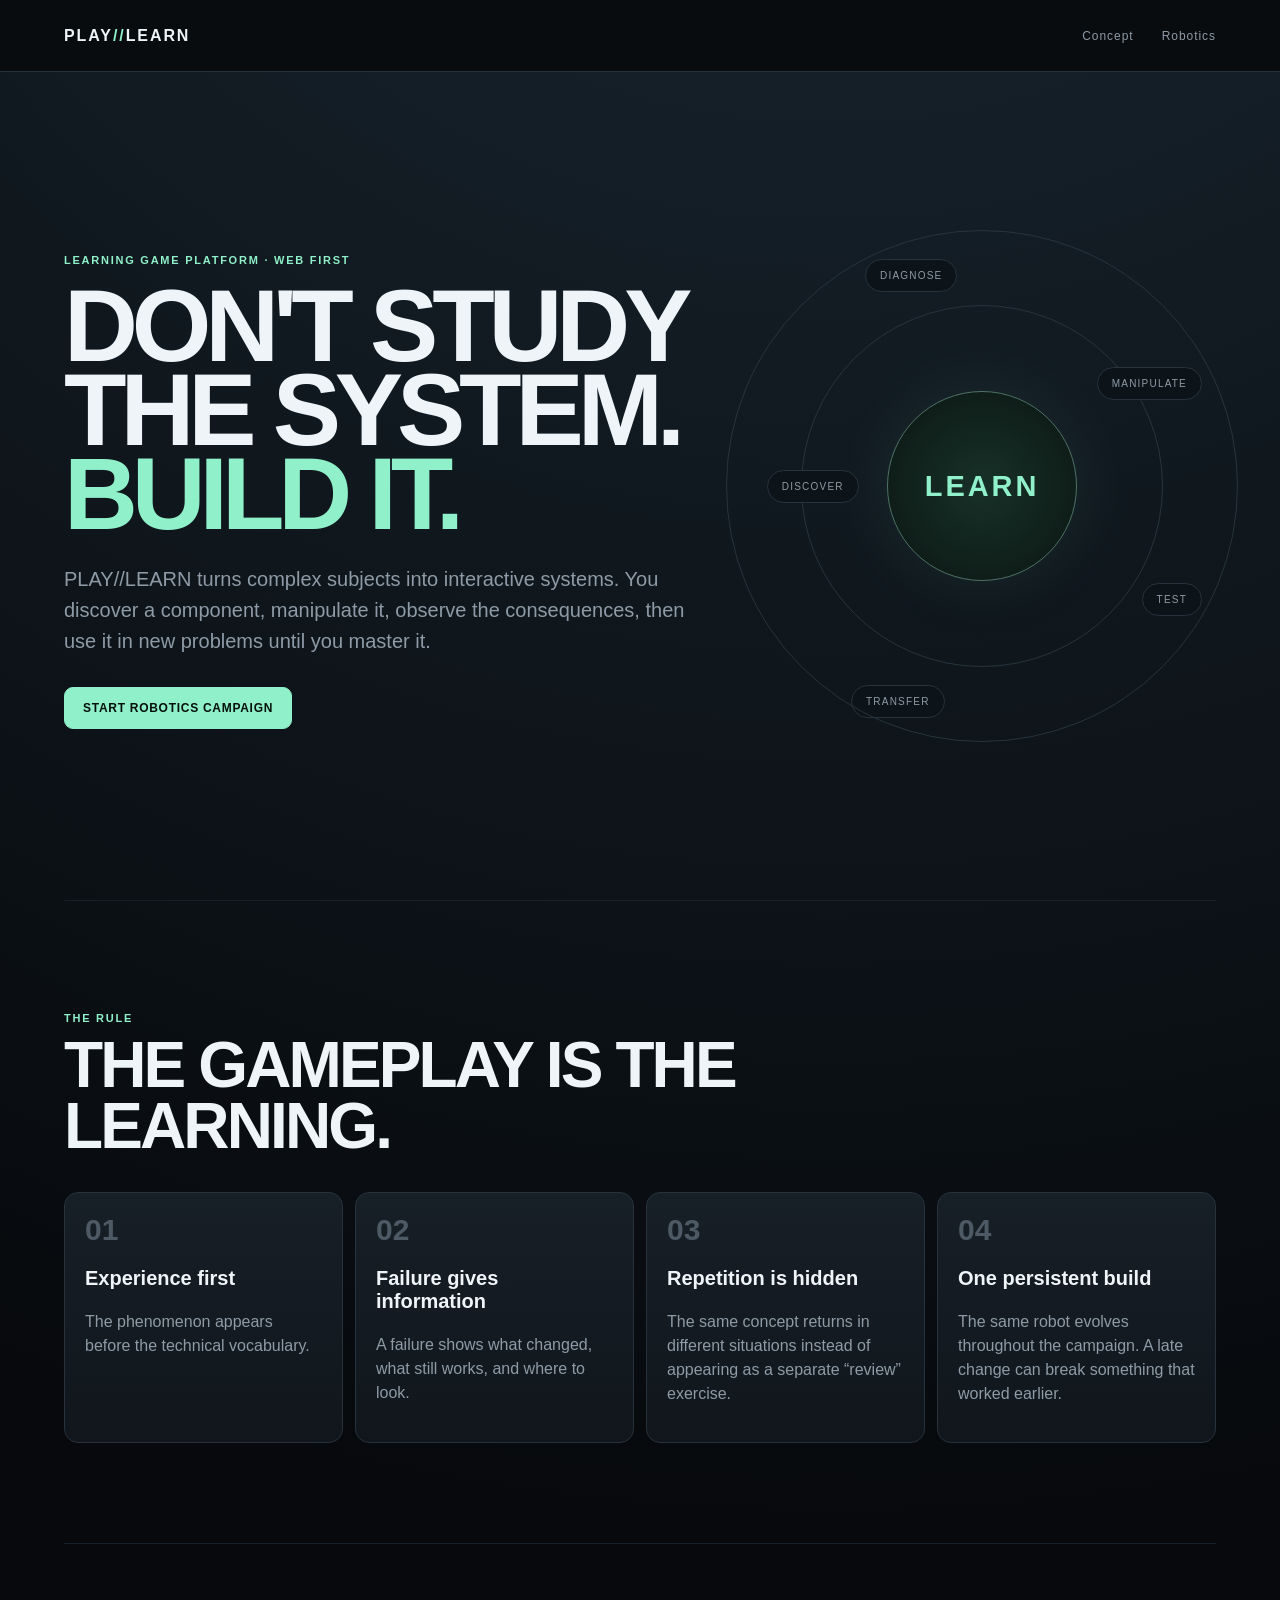
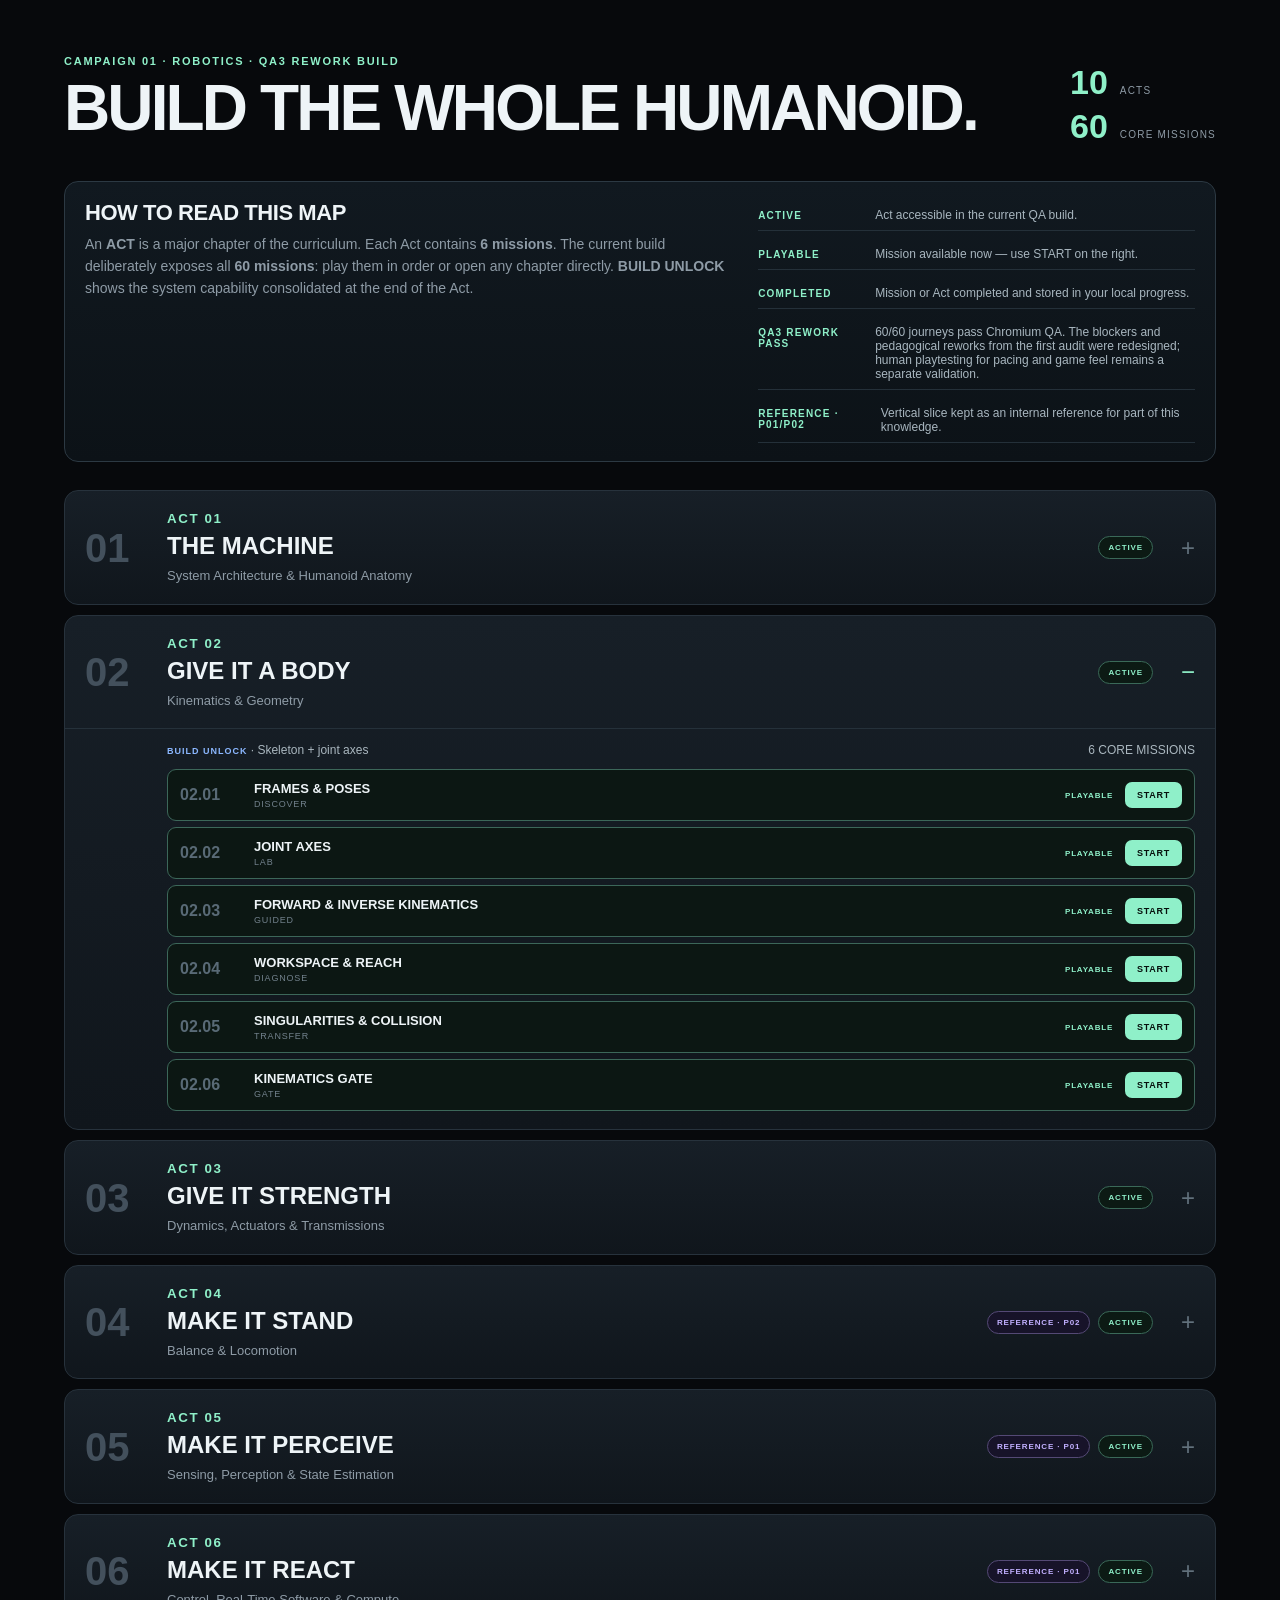
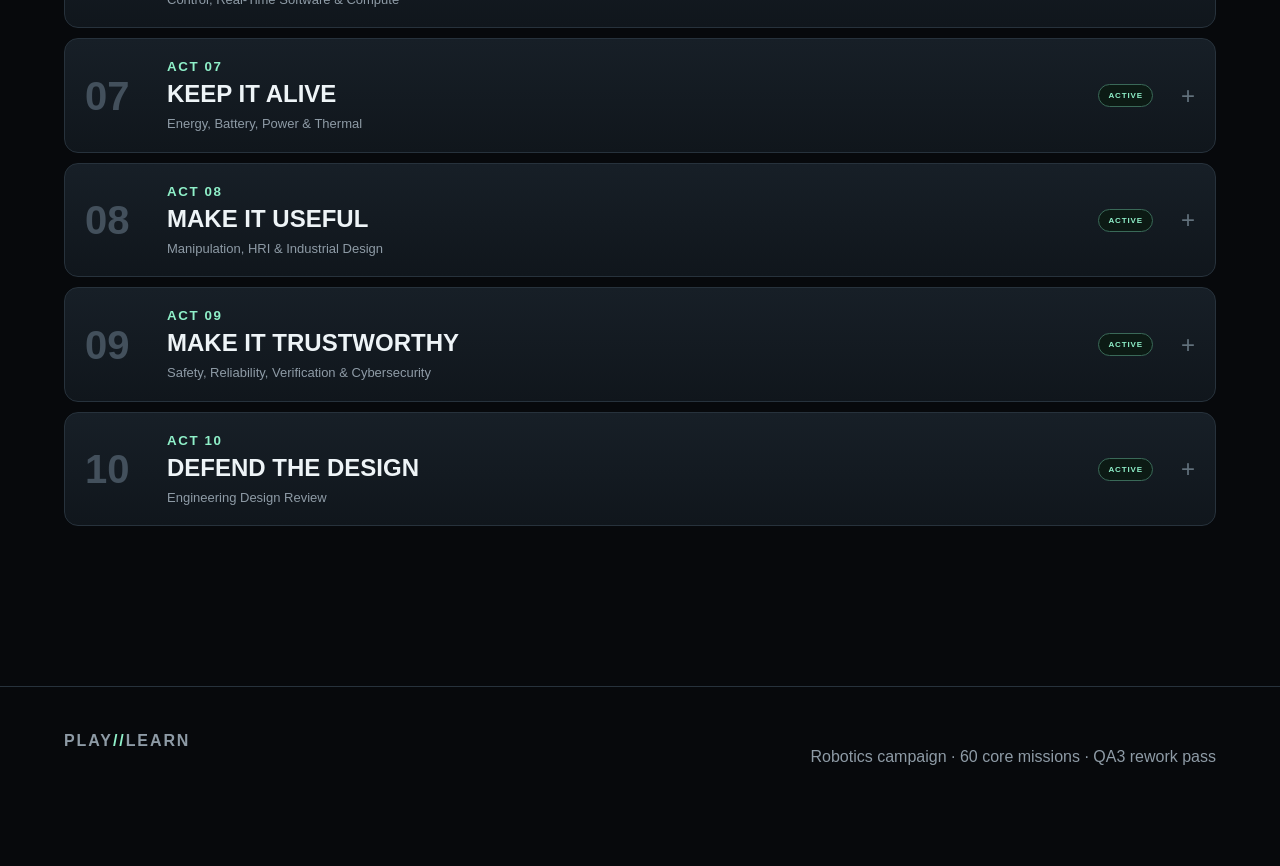
==== commit e93e119e: "Make visible UI English-only" ====
--- a/index.html
+++ b/index.html
@@ -1,9 +1,9 @@
 <!doctype html>
-<html lang="fr">
+<html lang="en">
 <head>
 <meta charset="utf-8">
 <meta name="viewport" content="width=device-width,initial-scale=1">
-<meta name="description" content="PLAY//LEARN — apprendre des systèmes complexes en les manipulant. Première campagne : Robotics.">
+<meta name="description" content="PLAY//LEARN — learn complex systems by manipulating them. First campaign: Robotics.">
 <title>PLAY//LEARN — Learn by Building</title>
 <link rel="stylesheet" href="./assets/css/main.css?v=campaign-0101-20260810">
 <link rel="stylesheet" href="./assets/css/home-missions.css?v=campaign-0101-20260810">
@@ -12,9 +12,9 @@
 <body>
 <header class="nav"><a class="brand" href="./">PLAY<span>//</span>LEARN</a><nav><a href="#concept">Concept</a><a href="#campaign">Robotics</a></nav></header>
 <main>
-<section class="hero"><div class="hero-copy"><p class="kicker">LEARNING GAME PLATFORM · WEB FIRST</p><h1>DON'T STUDY<br>THE SYSTEM.<br><em>BUILD IT.</em></h1><p class="lead">PLAY//LEARN transforme les sujets complexes en systèmes interactifs. Tu découvres un composant, tu le manipules, tu observes ses conséquences, puis tu l'utilises dans de nouveaux problèmes jusqu'à le maîtriser.</p><div class="cta-row"><a class="button primary" href="#campaign">START ROBOTICS CAMPAIGN</a></div></div><div class="hero-system" aria-label="System learning loop"><div class="system-core">LEARN</div><div class="orbit o1">DISCOVER</div><div class="orbit o2">MANIPULATE</div><div class="orbit o3">TEST</div><div class="orbit o4">DIAGNOSE</div><div class="orbit o5">TRANSFER</div></div></section>
-<section id="concept" class="section"><div class="section-head"><p class="kicker">THE RULE</p><h2>THE GAMEPLAY IS THE LEARNING.</h2></div><div class="principles"><article><strong>01</strong><h3>Experience first</h3><p>Le phénomène apparaît avant le vocabulaire technique.</p></article><article><strong>02</strong><h3>Failure gives information</h3><p>Un échec montre ce qui a changé, ce qui fonctionne encore et où chercher.</p></article><article><strong>03</strong><h3>Repetition is hidden</h3><p>Une même notion revient dans des situations différentes plutôt qu'en “révision”.</p></article><article><strong>04</strong><h3>One persistent build</h3><p>Le même robot évolue pendant toute la campagne. Un changement tardif peut casser une réussite antérieure.</p></article></div></section>
-<section id="campaign" class="section"><div class="section-head campaign-head"><div><p class="kicker">CAMPAIGN 01 · ROBOTICS · QA3 REWORK BUILD</p><h2>BUILD THE WHOLE HUMANOID.</h2></div><div class="campaign-stat"><b>10</b><span>ACTS</span><b>60</b><span>CORE MISSIONS</span></div></div><div class="campaign-explainer"><div><h3>COMMENT LIRE CETTE MAP</h3><p>Un <strong>ACT</strong> est un grand chapitre du cursus. Chaque Act contient <strong>6 missions</strong>. La build actuelle expose volontairement les <strong>60 missions</strong> : tu peux les tester dans l'ordre ou ouvrir directement n'importe quel chapitre. Le <strong>BUILD UNLOCK</strong> indique la compétence système consolidée à la fin de l'Act.</p></div><div class="campaign-key"><div><b>ACTIVE</b><span>Act accessible dans la build de QA actuelle.</span></div><div><b>PLAYABLE</b><span>Mission disponible maintenant — bouton START à droite.</span></div><div><b>COMPLETED</b><span>Mission ou Act démontré et conservé dans ta progression locale.</span></div><div><b>QA3 REWORK PASS</b><span>60/60 parcours passent le QA Chromium. Les blockers et reworks pédagogiques du premier audit ont été redessinés ; le playtest humain de rythme et de game feel reste une validation distincte.</span></div><div><b>REFERENCE · P01/P02</b><span>Prototype vertical conservé comme référence interne pour une partie de ces connaissances.</span></div></div></div><div id="acts" class="acts" aria-live="polite"></div></section>
+<section class="hero"><div class="hero-copy"><p class="kicker">LEARNING GAME PLATFORM · WEB FIRST</p><h1>DON'T STUDY<br>THE SYSTEM.<br><em>BUILD IT.</em></h1><p class="lead">PLAY//LEARN turns complex subjects into interactive systems. You discover a component, manipulate it, observe the consequences, then use it in new problems until you master it.</p><div class="cta-row"><a class="button primary" href="#campaign">START ROBOTICS CAMPAIGN</a></div></div><div class="hero-system" aria-label="System learning loop"><div class="system-core">LEARN</div><div class="orbit o1">DISCOVER</div><div class="orbit o2">MANIPULATE</div><div class="orbit o3">TEST</div><div class="orbit o4">DIAGNOSE</div><div class="orbit o5">TRANSFER</div></div></section>
+<section id="concept" class="section"><div class="section-head"><p class="kicker">THE RULE</p><h2>THE GAMEPLAY IS THE LEARNING.</h2></div><div class="principles"><article><strong>01</strong><h3>Experience first</h3><p>The phenomenon appears before the technical vocabulary.</p></article><article><strong>02</strong><h3>Failure gives information</h3><p>A failure shows what changed, what still works, and where to look.</p></article><article><strong>03</strong><h3>Repetition is hidden</h3><p>The same concept returns in different situations instead of appearing as a separate “review” exercise.</p></article><article><strong>04</strong><h3>One persistent build</h3><p>The same robot evolves throughout the campaign. A late change can break something that worked earlier.</p></article></div></section>
+<section id="campaign" class="section"><div class="section-head campaign-head"><div><p class="kicker">CAMPAIGN 01 · ROBOTICS · QA3 REWORK BUILD</p><h2>BUILD THE WHOLE HUMANOID.</h2></div><div class="campaign-stat"><b>10</b><span>ACTS</span><b>60</b><span>CORE MISSIONS</span></div></div><div class="campaign-explainer"><div><h3>HOW TO READ THIS MAP</h3><p>An <strong>ACT</strong> is a major chapter of the curriculum. Each Act contains <strong>6 missions</strong>. The current build deliberately exposes all <strong>60 missions</strong>: play them in order or open any chapter directly. <strong>BUILD UNLOCK</strong> shows the system capability consolidated at the end of the Act.</p></div><div class="campaign-key"><div><b>ACTIVE</b><span>Act accessible in the current QA build.</span></div><div><b>PLAYABLE</b><span>Mission available now — use START on the right.</span></div><div><b>COMPLETED</b><span>Mission or Act completed and stored in your local progress.</span></div><div><b>QA3 REWORK PASS</b><span>60/60 journeys pass Chromium QA. The blockers and pedagogical reworks from the first audit were redesigned; human playtesting for pacing and game feel remains a separate validation.</span></div><div><b>REFERENCE · P01/P02</b><span>Vertical slice kept as an internal reference for part of this knowledge.</span></div></div></div><div id="acts" class="acts" aria-live="polite"></div></section>
 </main>
 <footer><div class="brand">PLAY<span>//</span>LEARN</div><p>Robotics campaign · 60 core missions · QA3 rework pass</p></footer>
 <script src="./assets/js/main.js?v=campaign-qa3-20260812"></script>
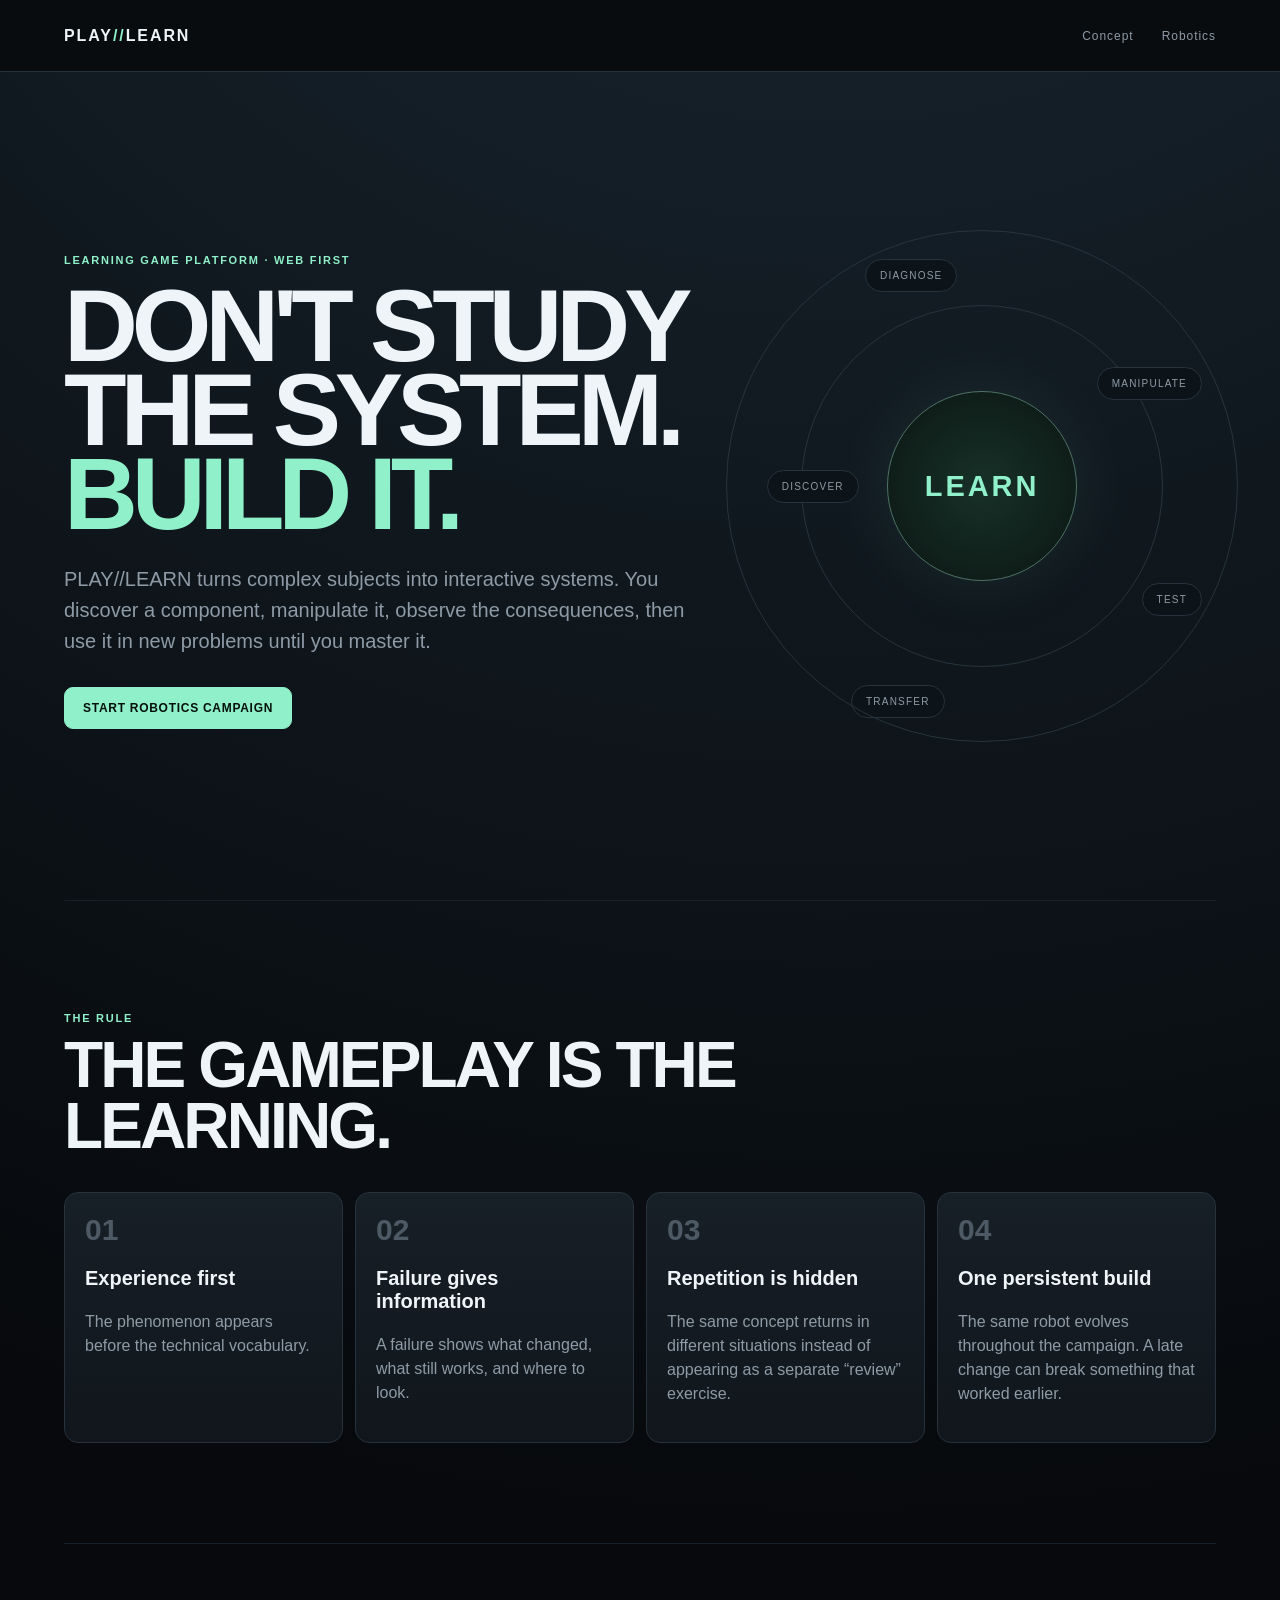
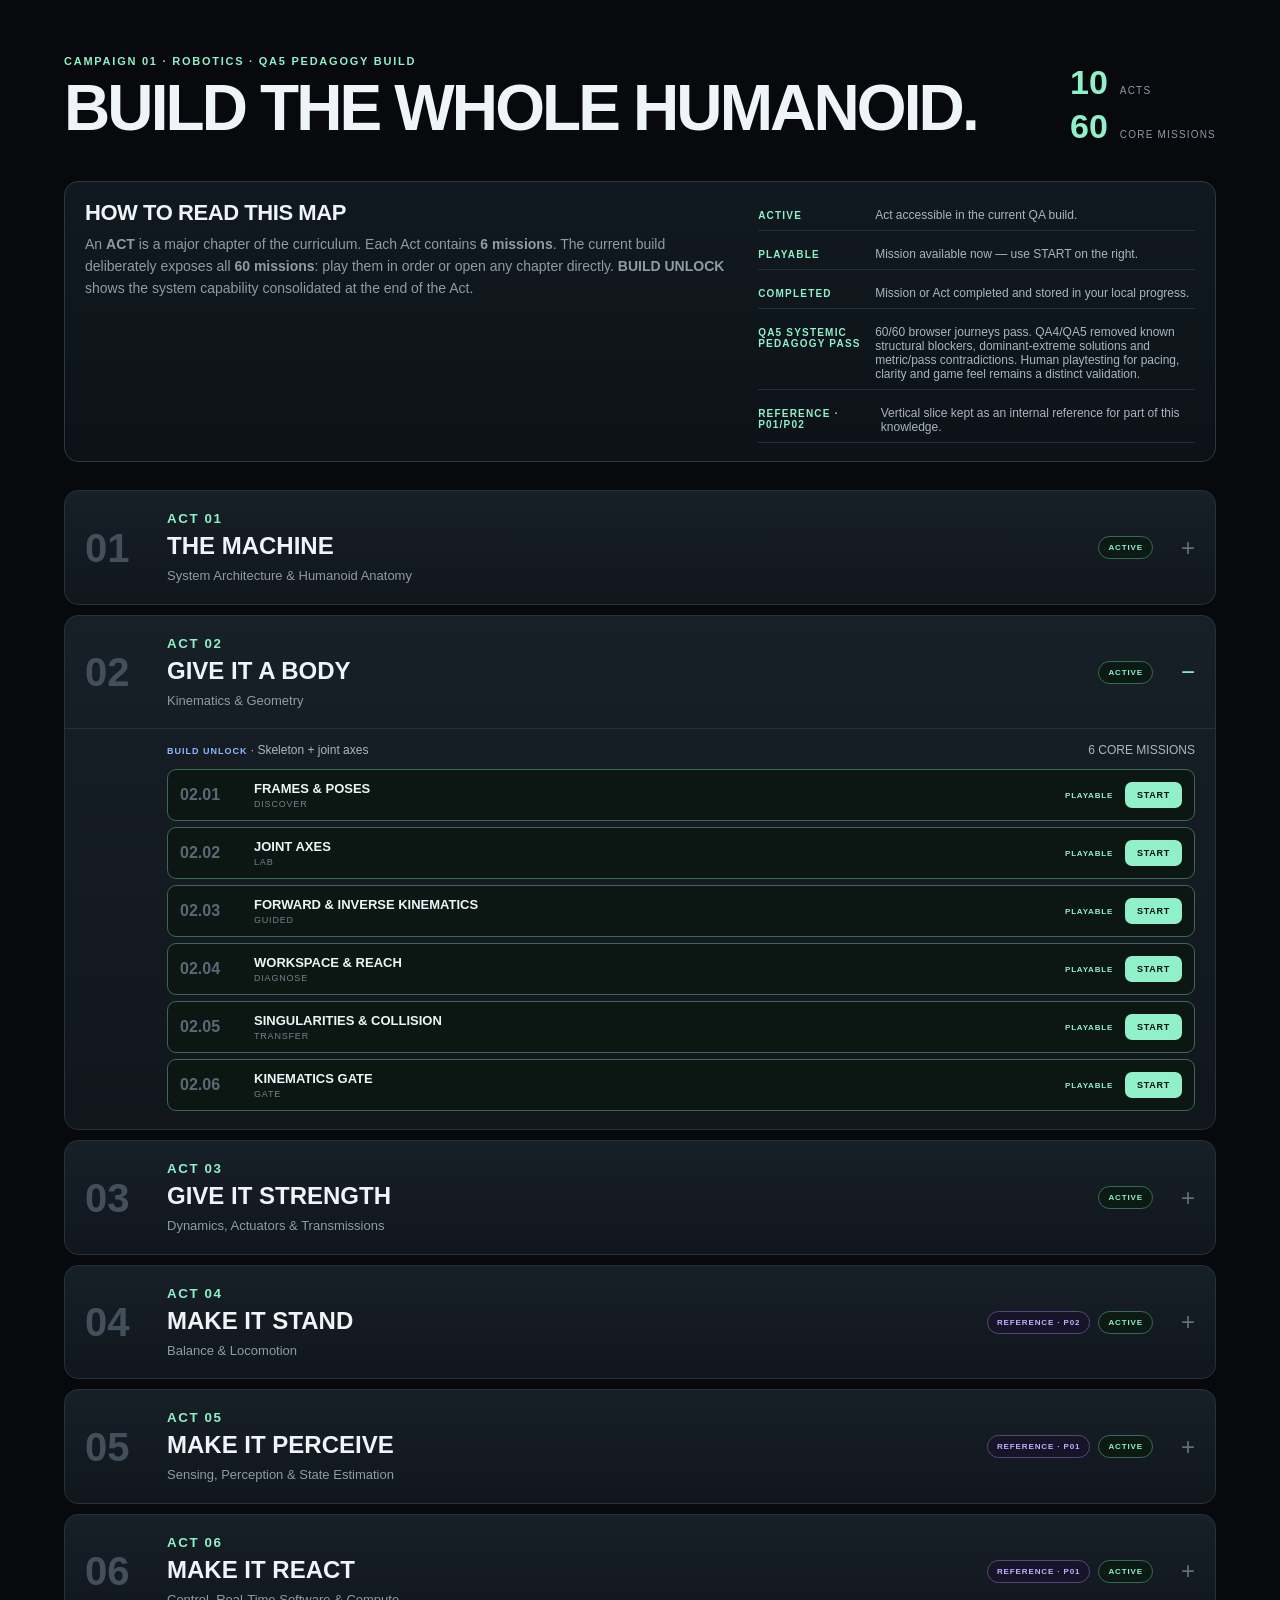
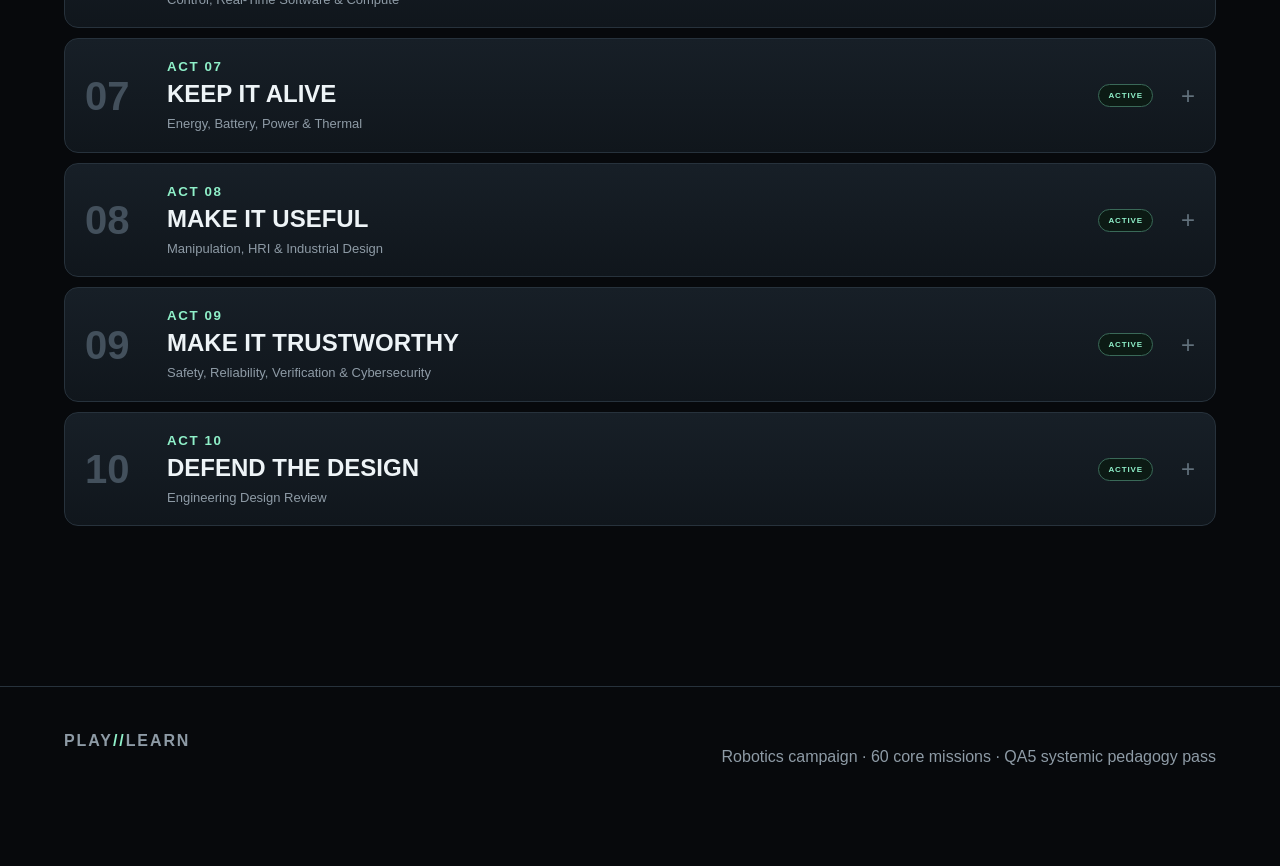
==== commit f3bd4b1e: "Mark Robotics campaign as QA5 systemic pedagogy pass" ====
--- a/index.html
+++ b/index.html
@@ -14,9 +14,9 @@
 <main>
 <section class="hero"><div class="hero-copy"><p class="kicker">LEARNING GAME PLATFORM · WEB FIRST</p><h1>DON'T STUDY<br>THE SYSTEM.<br><em>BUILD IT.</em></h1><p class="lead">PLAY//LEARN turns complex subjects into interactive systems. You discover a component, manipulate it, observe the consequences, then use it in new problems until you master it.</p><div class="cta-row"><a class="button primary" href="#campaign">START ROBOTICS CAMPAIGN</a></div></div><div class="hero-system" aria-label="System learning loop"><div class="system-core">LEARN</div><div class="orbit o1">DISCOVER</div><div class="orbit o2">MANIPULATE</div><div class="orbit o3">TEST</div><div class="orbit o4">DIAGNOSE</div><div class="orbit o5">TRANSFER</div></div></section>
 <section id="concept" class="section"><div class="section-head"><p class="kicker">THE RULE</p><h2>THE GAMEPLAY IS THE LEARNING.</h2></div><div class="principles"><article><strong>01</strong><h3>Experience first</h3><p>The phenomenon appears before the technical vocabulary.</p></article><article><strong>02</strong><h3>Failure gives information</h3><p>A failure shows what changed, what still works, and where to look.</p></article><article><strong>03</strong><h3>Repetition is hidden</h3><p>The same concept returns in different situations instead of appearing as a separate “review” exercise.</p></article><article><strong>04</strong><h3>One persistent build</h3><p>The same robot evolves throughout the campaign. A late change can break something that worked earlier.</p></article></div></section>
-<section id="campaign" class="section"><div class="section-head campaign-head"><div><p class="kicker">CAMPAIGN 01 · ROBOTICS · QA3 REWORK BUILD</p><h2>BUILD THE WHOLE HUMANOID.</h2></div><div class="campaign-stat"><b>10</b><span>ACTS</span><b>60</b><span>CORE MISSIONS</span></div></div><div class="campaign-explainer"><div><h3>HOW TO READ THIS MAP</h3><p>An <strong>ACT</strong> is a major chapter of the curriculum. Each Act contains <strong>6 missions</strong>. The current build deliberately exposes all <strong>60 missions</strong>: play them in order or open any chapter directly. <strong>BUILD UNLOCK</strong> shows the system capability consolidated at the end of the Act.</p></div><div class="campaign-key"><div><b>ACTIVE</b><span>Act accessible in the current QA build.</span></div><div><b>PLAYABLE</b><span>Mission available now — use START on the right.</span></div><div><b>COMPLETED</b><span>Mission or Act completed and stored in your local progress.</span></div><div><b>QA3 REWORK PASS</b><span>60/60 journeys pass Chromium QA. The blockers and pedagogical reworks from the first audit were redesigned; human playtesting for pacing and game feel remains a separate validation.</span></div><div><b>REFERENCE · P01/P02</b><span>Vertical slice kept as an internal reference for part of this knowledge.</span></div></div></div><div id="acts" class="acts" aria-live="polite"></div></section>
+<section id="campaign" class="section"><div class="section-head campaign-head"><div><p class="kicker">CAMPAIGN 01 · ROBOTICS · QA5 PEDAGOGY BUILD</p><h2>BUILD THE WHOLE HUMANOID.</h2></div><div class="campaign-stat"><b>10</b><span>ACTS</span><b>60</b><span>CORE MISSIONS</span></div></div><div class="campaign-explainer"><div><h3>HOW TO READ THIS MAP</h3><p>An <strong>ACT</strong> is a major chapter of the curriculum. Each Act contains <strong>6 missions</strong>. The current build deliberately exposes all <strong>60 missions</strong>: play them in order or open any chapter directly. <strong>BUILD UNLOCK</strong> shows the system capability consolidated at the end of the Act.</p></div><div class="campaign-key"><div><b>ACTIVE</b><span>Act accessible in the current QA build.</span></div><div><b>PLAYABLE</b><span>Mission available now — use START on the right.</span></div><div><b>COMPLETED</b><span>Mission or Act completed and stored in your local progress.</span></div><div><b>QA5 SYSTEMIC PEDAGOGY PASS</b><span>60/60 browser journeys pass. QA4/QA5 removed known structural blockers, dominant-extreme solutions and metric/pass contradictions. Human playtesting for pacing, clarity and game feel remains a distinct validation.</span></div><div><b>REFERENCE · P01/P02</b><span>Vertical slice kept as an internal reference for part of this knowledge.</span></div></div></div><div id="acts" class="acts" aria-live="polite"></div></section>
 </main>
-<footer><div class="brand">PLAY<span>//</span>LEARN</div><p>Robotics campaign · 60 core missions · QA3 rework pass</p></footer>
-<script src="./assets/js/main.js?v=campaign-qa3-20260812"></script>
+<footer><div class="brand">PLAY<span>//</span>LEARN</div><p>Robotics campaign · 60 core missions · QA5 systemic pedagogy pass</p></footer>
+<script src="./assets/js/main.js?v=campaign-qa5-20260812"></script>
 </body>
 </html>
